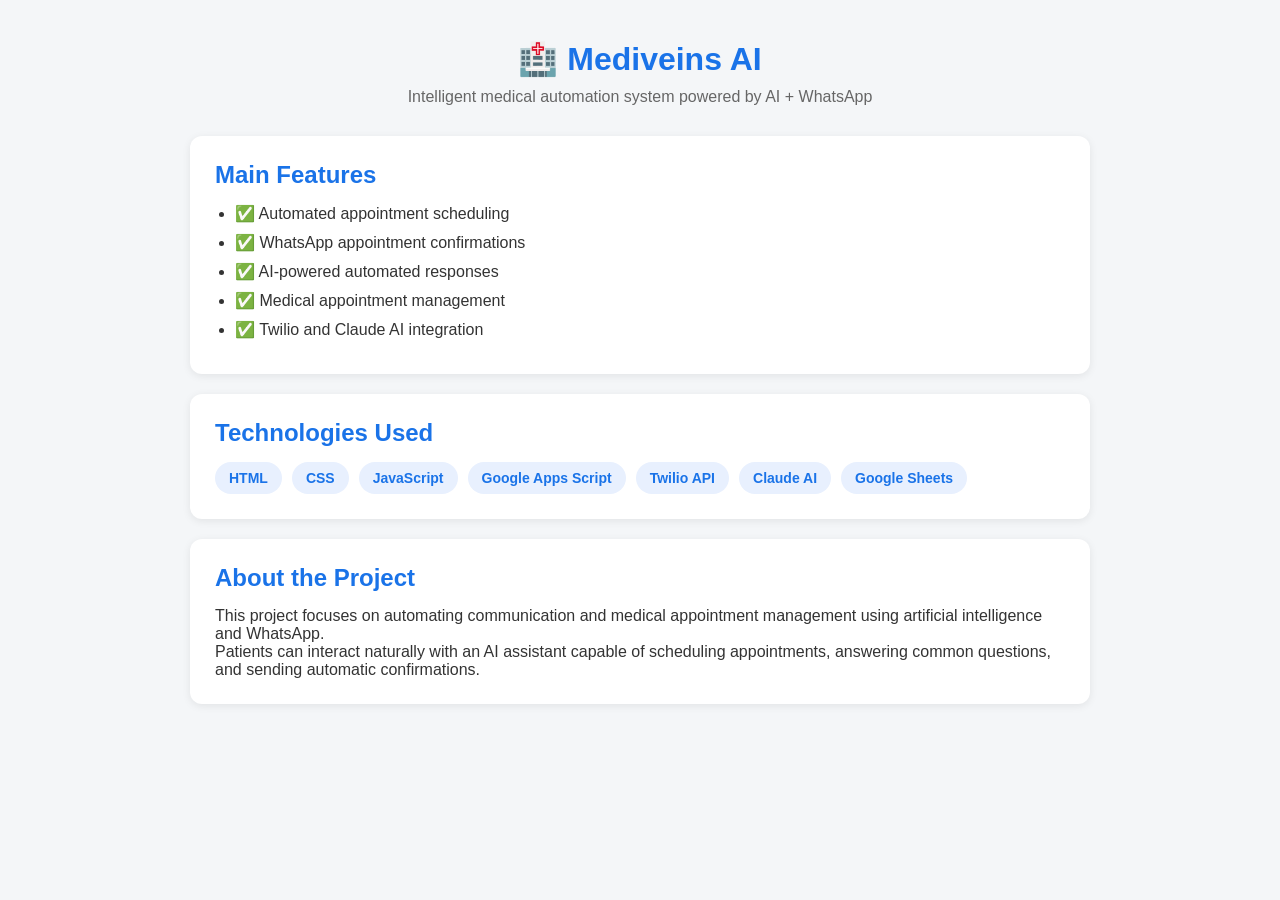
==== index.html @ 5af47f3f "Initial portfolio commit" ====
<!DOCTYPE html>
<html lang="en">
<head>
  <meta charset="UTF-8" />
  <meta name="viewport" content="width=device-width, initial-scale=1.0"/>
  <title>Mediveins AI</title>

  <link rel="stylesheet" href="style.css">
</head>

<body>

  <div class="container">
    <h1>🏥 Mediveins AI</h1>

    <p class="subtitle">
      Intelligent medical automation system powered by AI + WhatsApp
    </p>

    <div class="card">
      <h2>Main Features</h2>

      <ul>
        <li>✅ Automated appointment scheduling</li>
        <li>✅ WhatsApp appointment confirmations</li>
        <li>✅ AI-powered automated responses</li>
        <li>✅ Medical appointment management</li>
        <li>✅ Twilio and Claude AI integration</li>
      </ul>
    </div>

    <div class="card">
      <h2>Technologies Used</h2>

      <div class="tech-grid">
        <span>HTML</span>
        <span>CSS</span>
        <span>JavaScript</span>
        <span>Google Apps Script</span>
        <span>Twilio API</span>
        <span>Claude AI</span>
        <span>Google Sheets</span>
      </div>
    </div>

    <div class="card">
      <h2>About the Project</h2>

      <p>
        This project focuses on automating communication and medical
        appointment management using artificial intelligence and WhatsApp.
      </p>

      <p>
        Patients can interact naturally with an AI assistant capable of
        scheduling appointments, answering common questions, and sending
        automatic confirmations.
      </p>
    </div>
  </div>

  <script src="script.js"></script>
</body>
</html>
---- style.css ----
*{
  margin:0;
  padding:0;
  box-sizing:border-box;
}

body{
  font-family:Arial, sans-serif;
  background:#f4f6f8;
  color:#333;
}

.container{
  width:90%;
  max-width:900px;
  margin:40px auto;
}

h1{
  text-align:center;
  color:#1a73e8;
  margin-bottom:10px;
}

.subtitle{
  text-align:center;
  margin-bottom:30px;
  color:#666;
}

.card{
  background:white;
  padding:25px;
  border-radius:12px;
  margin-bottom:20px;
  box-shadow:0 2px 8px rgba(0,0,0,0.08);
}

.card h2{
  margin-bottom:15px;
  color:#1a73e8;
}

ul{
  padding-left:20px;
}

li{
  margin-bottom:10px;
}

.tech-grid{
  display:flex;
  flex-wrap:wrap;
  gap:10px;
}

.tech-grid span{
  background:#e8f0fe;
  color:#1a73e8;
  padding:8px 14px;
  border-radius:20px;
  font-size:14px;
  font-weight:bold;
}
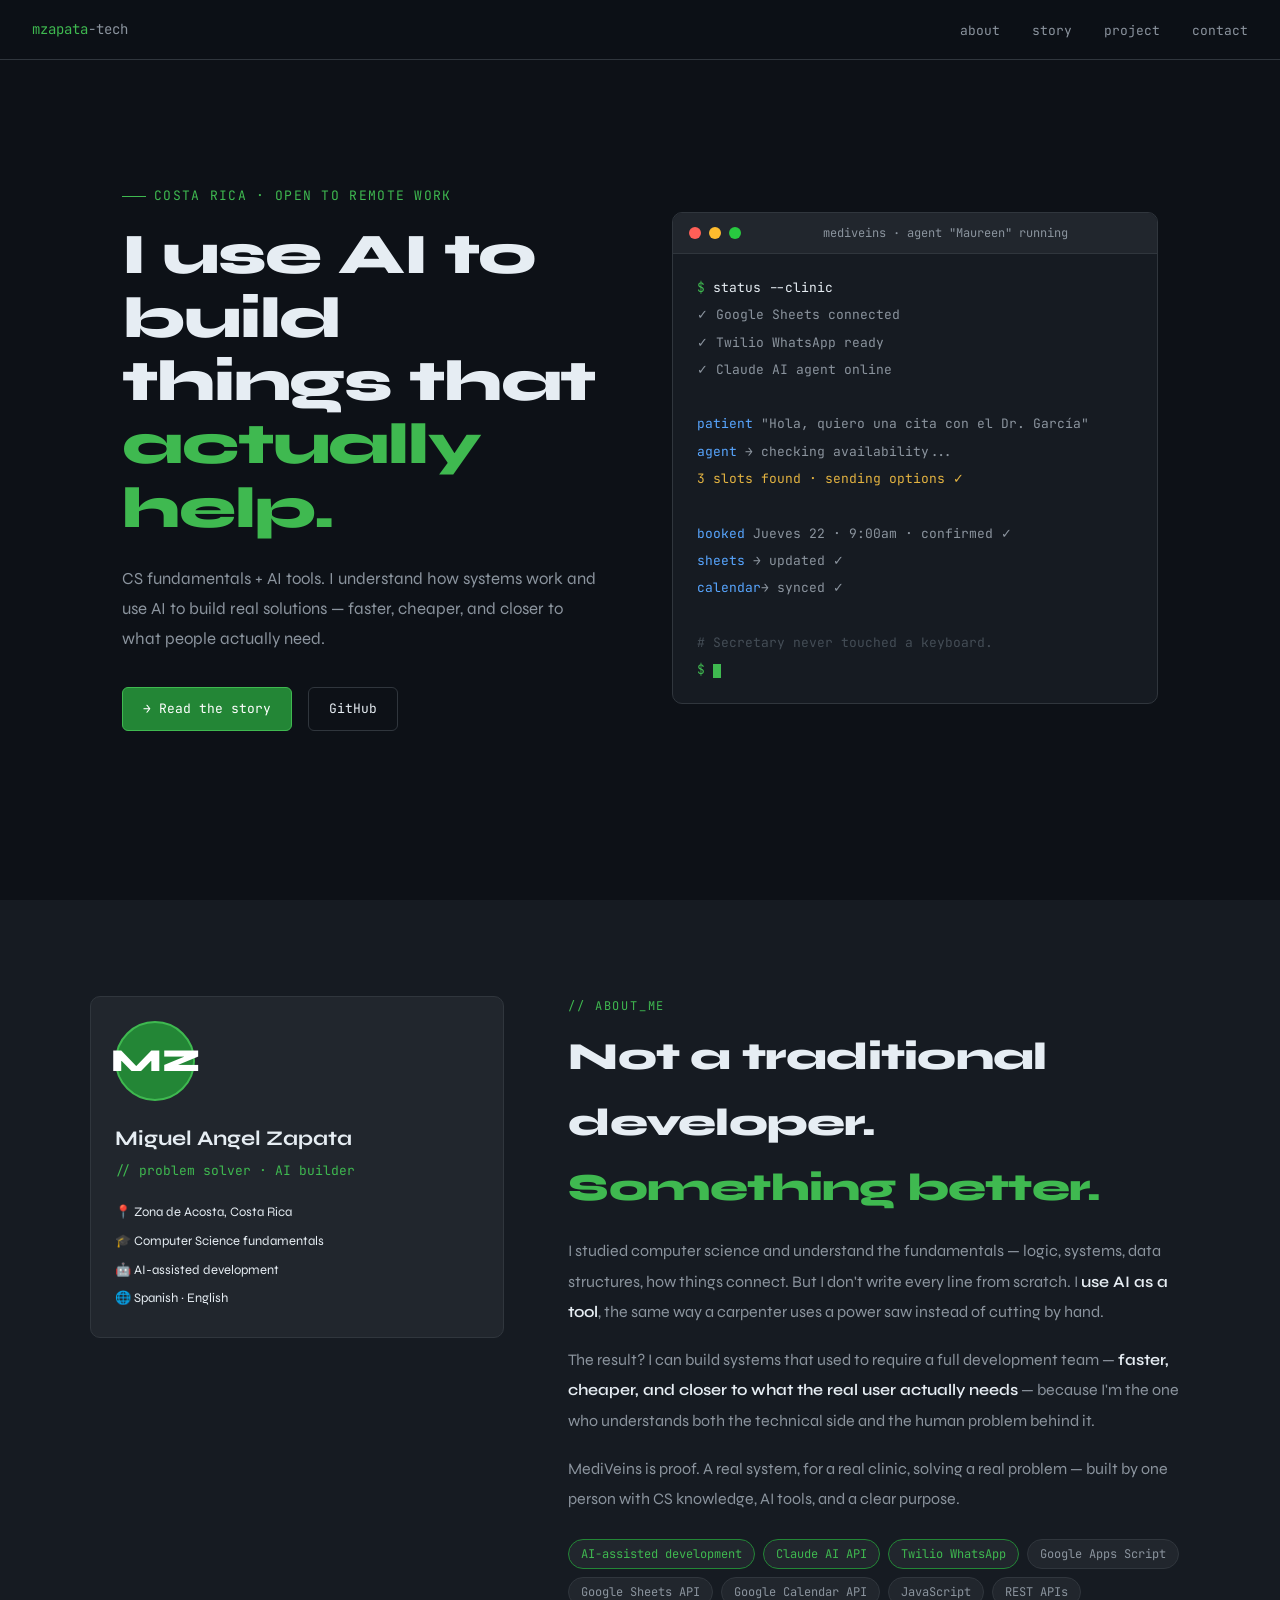
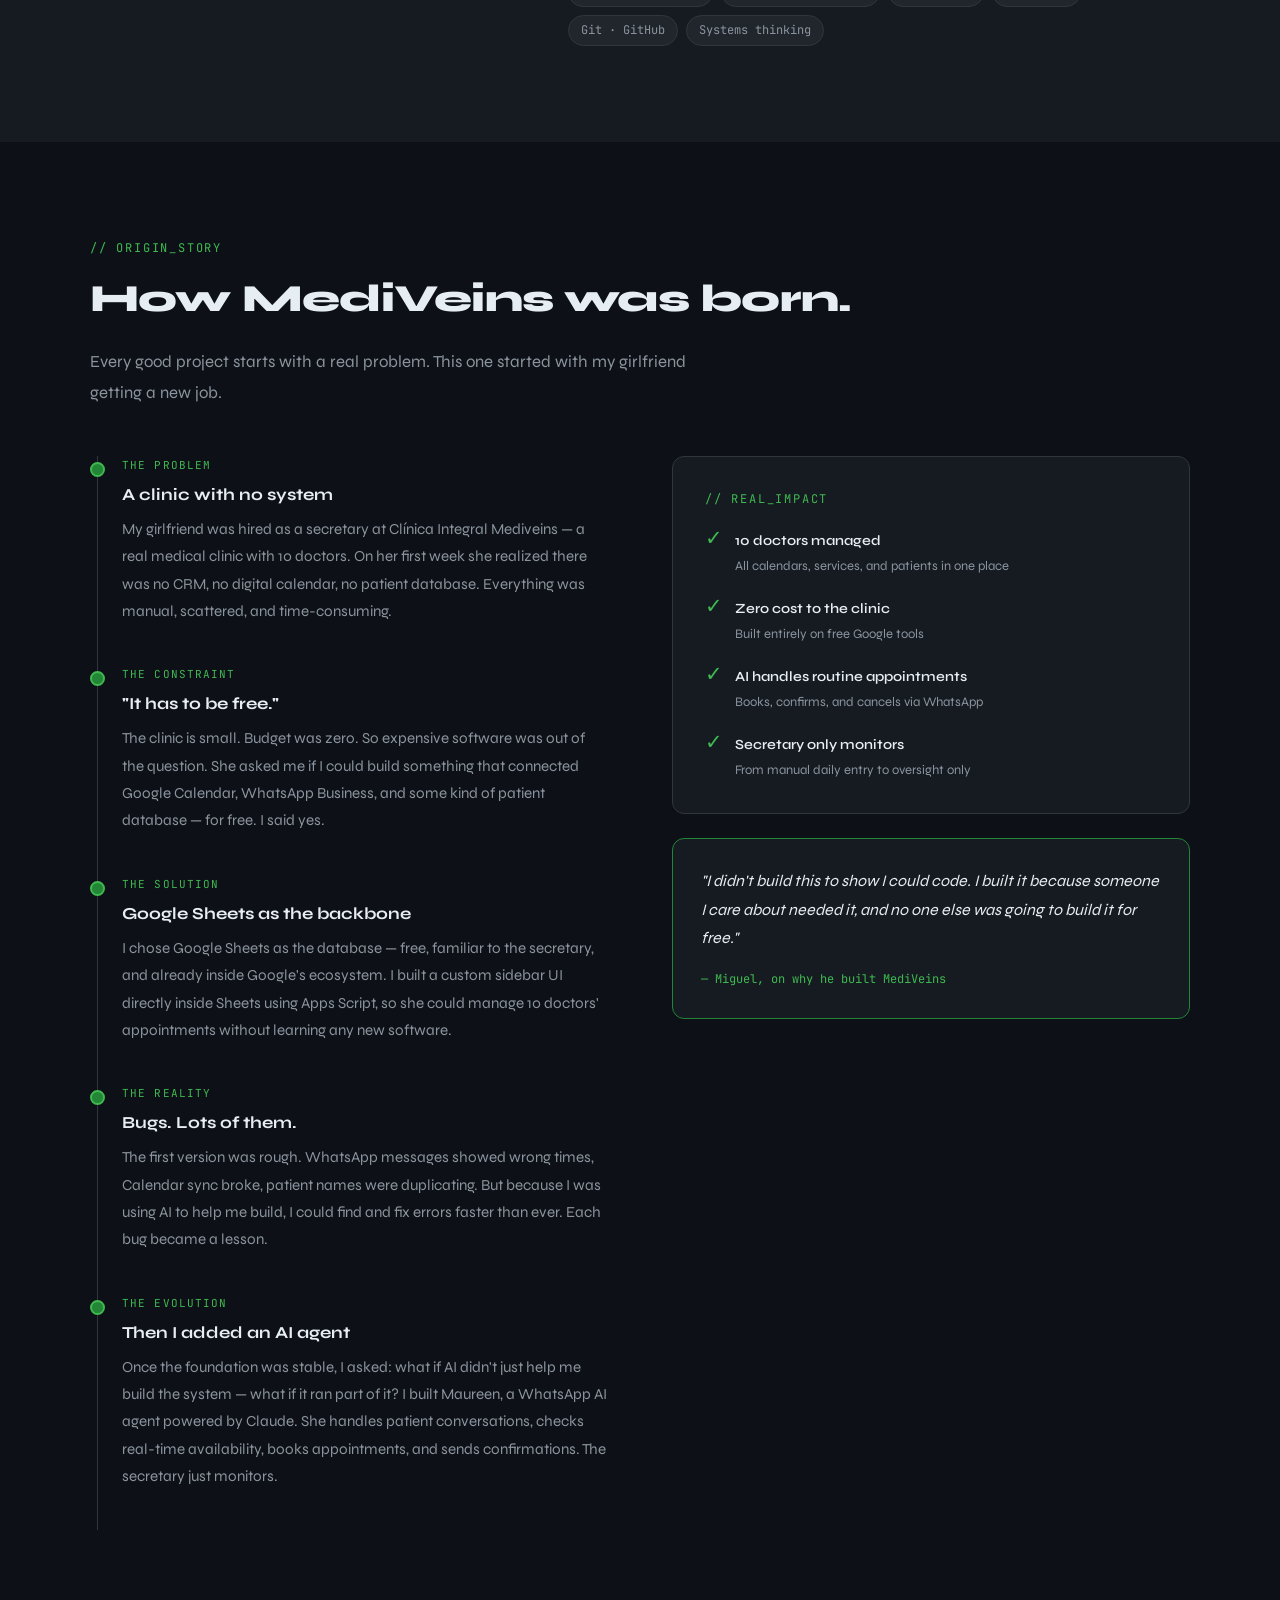
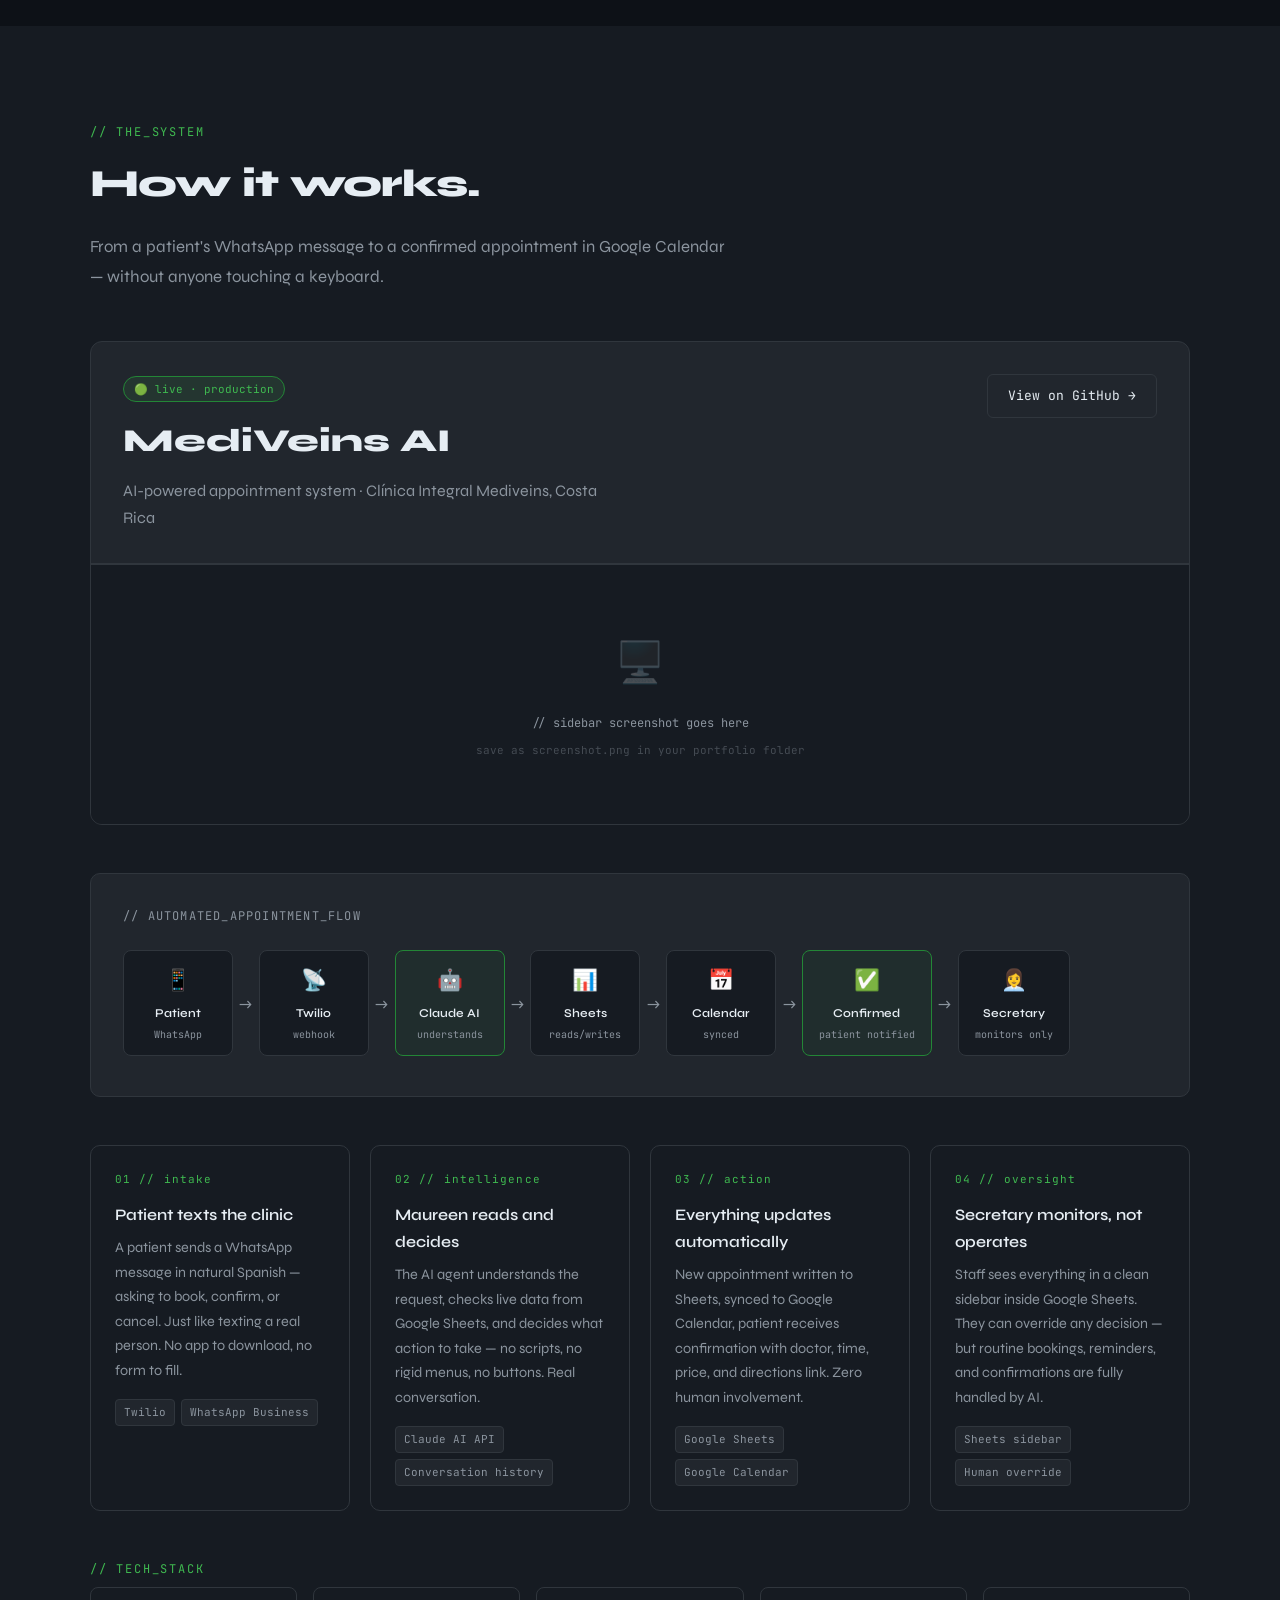
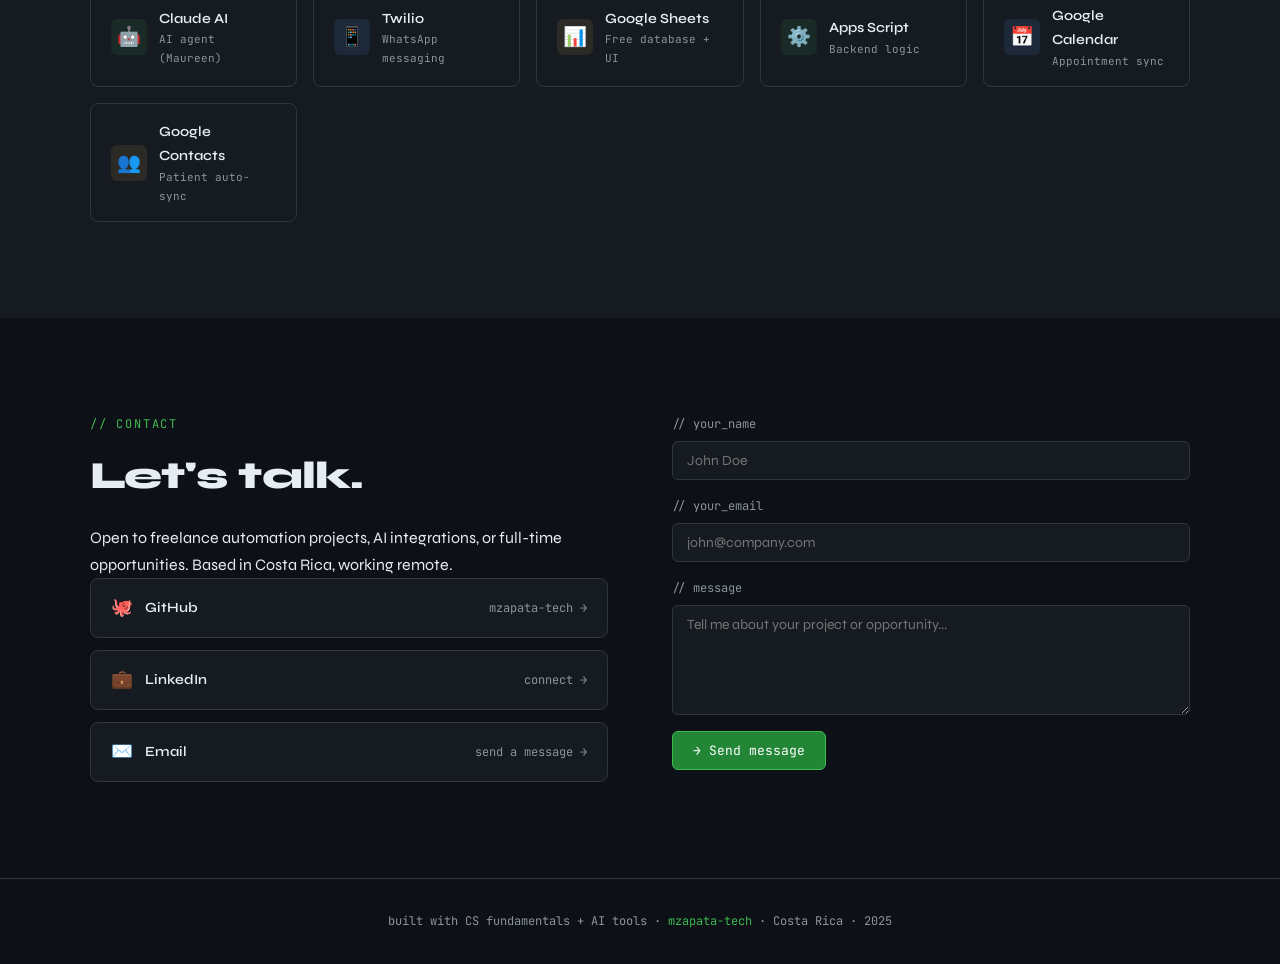
==== commit 1bd55b3e: "New portfolio desing - MediVeins story" ====
--- a/index.html
+++ b/index.html
@@ -1,64 +1,462 @@
 <!DOCTYPE html>
 <html lang="en">
 <head>
-  <meta charset="UTF-8" />
-  <meta name="viewport" content="width=device-width, initial-scale=1.0"/>
-  <title>Mediveins AI</title>
-
-  <link rel="stylesheet" href="style.css">
+<meta charset="UTF-8">
+<meta name="viewport" content="width=device-width, initial-scale=1.0">
+<title>Miguel Zapata · Problem Solver</title>
+<link href="https://fonts.googleapis.com/css2?family=JetBrains+Mono:wght@400;500;700&family=Syne:wght@400;600;800&display=swap" rel="stylesheet">
+<style>
+  *, *::before, *::after { margin: 0; padding: 0; box-sizing: border-box; }
+  :root {
+    --bg:#0d1117; --bg2:#161b22; --bg3:#21262d; --border:#30363d;
+    --green:#3fb950; --green-dim:#238636; --blue:#58a6ff; --amber:#e3b341;
+    --text:#e6edf3; --muted:#8b949e;
+    --mono:'JetBrains Mono',monospace; --sans:'Syne',sans-serif;
+  }
+  html { scroll-behavior: smooth; }
+  body { background:var(--bg); color:var(--text); font-family:var(--sans); line-height:1.7; overflow-x:hidden; }
+
+  nav { position:fixed; top:0; left:0; right:0; z-index:100; background:rgba(13,17,23,0.88); backdrop-filter:blur(12px); border-bottom:1px solid var(--border); padding:0 2rem; display:flex; align-items:center; justify-content:space-between; height:60px; }
+  .nav-logo { font-family:var(--mono); font-size:14px; color:var(--green); }
+  .nav-logo span { color:var(--muted); }
+  .nav-links { display:flex; gap:2rem; list-style:none; }
+  .nav-links a { font-family:var(--mono); font-size:13px; color:var(--muted); text-decoration:none; transition:color 0.2s; }
+  .nav-links a:hover { color:var(--green); }
+
+  #hero { min-height:100vh; display:flex; align-items:center; padding:80px 2rem 4rem; max-width:1100px; margin:0 auto; }
+  .hero-grid { display:grid; grid-template-columns:1fr 1fr; gap:4rem; align-items:center; width:100%; }
+  .hero-tag { font-family:var(--mono); font-size:13px; color:var(--green); letter-spacing:0.1em; text-transform:uppercase; margin-bottom:1rem; display:flex; align-items:center; gap:8px; }
+  .hero-tag::before { content:''; display:inline-block; width:24px; height:1px; background:var(--green); }
+  h1 { font-size:clamp(2.2rem,4.5vw,3.8rem); font-weight:800; line-height:1.1; letter-spacing:-0.02em; margin-bottom:1.5rem; }
+  h1 .accent { color:var(--green); }
+  .hero-desc { font-size:1.05rem; color:var(--muted); margin-bottom:2rem; max-width:480px; line-height:1.8; }
+  .hero-btns { display:flex; gap:1rem; flex-wrap:wrap; }
+  .btn { font-family:var(--mono); font-size:13px; padding:10px 20px; border-radius:6px; text-decoration:none; transition:all 0.2s; display:inline-flex; align-items:center; gap:8px; cursor:pointer; border:none; }
+  .btn-primary { background:var(--green-dim); color:#fff; border:1px solid var(--green); }
+  .btn-primary:hover { background:var(--green); color:var(--bg); }
+  .btn-secondary { background:transparent; color:var(--text); border:1px solid var(--border); }
+  .btn-secondary:hover { border-color:var(--green); color:var(--green); }
+
+  .terminal { background:var(--bg2); border:1px solid var(--border); border-radius:10px; overflow:hidden; font-family:var(--mono); font-size:13px; }
+  .terminal-bar { background:var(--bg3); padding:10px 16px; display:flex; align-items:center; gap:8px; border-bottom:1px solid var(--border); }
+  .dot { width:12px; height:12px; border-radius:50%; }
+  .dot-r{background:#ff5f57;} .dot-y{background:#febc2e;} .dot-g{background:#28c840;}
+  .terminal-title { font-size:12px; color:var(--muted); margin-left:auto; margin-right:auto; }
+  .terminal-body { padding:1.25rem 1.5rem; line-height:2.1; }
+  .t-prompt{color:var(--green);} .t-cmd{color:var(--text);} .t-out{color:var(--muted);}
+  .t-key{color:var(--blue);} .t-val{color:var(--amber);} .t-comment{color:#444d56;}
+  .cursor { display:inline-block; width:8px; height:14px; background:var(--green); vertical-align:middle; animation:blink 1s step-end infinite; }
+  @keyframes blink { 50%{opacity:0;} }
+
+  section { padding:6rem 2rem; }
+  .container { max-width:1100px; margin:0 auto; }
+  .section-label { font-family:var(--mono); font-size:12px; color:var(--green); letter-spacing:0.15em; text-transform:uppercase; margin-bottom:0.5rem; }
+  h2 { font-size:clamp(1.8rem,3vw,2.5rem); font-weight:800; letter-spacing:-0.02em; margin-bottom:1rem; }
+  .section-lead { font-size:1.05rem; color:var(--muted); max-width:640px; margin-bottom:3rem; line-height:1.8; }
+
+  #about { background:var(--bg2); }
+  .about-grid { display:grid; grid-template-columns:1fr 1.5fr; gap:4rem; align-items:start; }
+  .about-card { background:var(--bg3); border:1px solid var(--border); border-radius:10px; padding:1.5rem; }
+  .about-avatar { width:80px; height:80px; border-radius:50%; background:var(--green-dim); border:2px solid var(--green); display:flex; align-items:center; justify-content:center; font-size:2rem; font-weight:800; color:#fff; margin-bottom:1.25rem; }
+  .about-name { font-size:1.3rem; font-weight:700; margin-bottom:0.25rem; }
+  .about-role { font-family:var(--mono); font-size:13px; color:var(--green); margin-bottom:1rem; }
+  .about-meta { font-size:13px; color:var(--muted); line-height:2.2; }
+  .about-meta span { color:var(--text); }
+  .about-text { font-size:1rem; color:var(--muted); line-height:1.9; }
+  .about-text p { margin-bottom:1.1rem; }
+  .about-text strong { color:var(--text); font-weight:600; }
+  .skills-grid { display:flex; flex-wrap:wrap; gap:8px; margin-top:1.5rem; }
+  .skill-tag { font-family:var(--mono); font-size:12px; padding:4px 12px; background:var(--bg3); border:1px solid var(--border); border-radius:20px; color:var(--muted); }
+  .skill-tag.green { border-color:var(--green-dim); color:var(--green); }
+
+  #story { background:var(--bg); }
+  .story-layout { display:grid; grid-template-columns:1fr 1fr; gap:4rem; align-items:start; }
+  .story-timeline { position:relative; padding-left:2rem; }
+  .story-timeline::before { content:''; position:absolute; left:7px; top:0; bottom:0; width:1px; background:var(--border); }
+  .story-entry { position:relative; margin-bottom:2.5rem; }
+  .story-dot { position:absolute; left:-2rem; top:6px; width:15px; height:15px; border-radius:50%; background:var(--bg3); border:2px solid var(--border); }
+  .story-dot.active { background:var(--green-dim); border-color:var(--green); }
+  .story-entry-label { font-family:var(--mono); font-size:11px; color:var(--green); letter-spacing:0.1em; text-transform:uppercase; margin-bottom:0.4rem; }
+  .story-entry h3 { font-size:1.05rem; font-weight:700; margin-bottom:0.4rem; }
+  .story-entry p { font-size:0.95rem; color:var(--muted); line-height:1.8; }
+  .story-sticky { position:sticky; top:80px; display:flex; flex-direction:column; gap:1.5rem; }
+  .impact-card { background:var(--bg2); border:1px solid var(--border); border-radius:12px; padding:2rem; }
+  .impact-item { display:flex; align-items:flex-start; gap:12px; margin-bottom:1.25rem; }
+  .impact-item:last-child { margin-bottom:0; }
+  .impact-check { color:var(--green); font-size:1.3rem; line-height:1; flex-shrink:0; }
+  .impact-title { font-size:14px; font-weight:600; margin-bottom:2px; }
+  .impact-sub { font-size:13px; color:var(--muted); }
+  .quote-card { background:var(--bg2); border:1px solid var(--green-dim); border-radius:12px; padding:1.75rem; }
+  .quote-text { font-size:1rem; line-height:1.8; color:var(--text); font-style:italic; margin-bottom:1rem; }
+  .quote-attr { font-family:var(--mono); font-size:12px; color:var(--green); }
+
+  #project { background:var(--bg2); }
+  .project-box { background:var(--bg3); border:1px solid var(--border); border-radius:12px; overflow:hidden; margin-bottom:3rem; }
+  .project-header { padding:2rem; border-bottom:1px solid var(--border); display:flex; align-items:flex-start; justify-content:space-between; gap:1rem; flex-wrap:wrap; }
+  .project-badge { font-family:var(--mono); font-size:11px; background:rgba(63,185,80,0.1); border:1px solid var(--green-dim); color:var(--green); padding:3px 10px; border-radius:20px; margin-bottom:0.75rem; display:inline-block; }
+  .project-title { font-size:2rem; font-weight:800; margin-bottom:0.5rem; }
+  .project-sub { color:var(--muted); font-size:1rem; max-width:500px; }
+  .screenshot-area { background:var(--bg2); border-top:1px solid var(--border); padding:2rem; min-height:260px; display:flex; align-items:center; justify-content:center; }
+  .screenshot-placeholder { text-align:center; color:var(--muted); }
+  .screenshot-placeholder .icon { font-size:2.5rem; margin-bottom:1rem; opacity:0.25; }
+  .screenshot-placeholder p { font-family:var(--mono); font-size:12px; }
+
+  .flow { background:var(--bg3); border:1px solid var(--border); border-radius:10px; padding:2rem; margin-bottom:3rem; }
+  .flow-label { font-family:var(--mono); font-size:12px; color:var(--muted); letter-spacing:0.1em; text-transform:uppercase; margin-bottom:1.5rem; }
+  .flow-steps { display:flex; align-items:center; overflow-x:auto; padding-bottom:0.5rem; }
+  .flow-step { flex-shrink:0; background:var(--bg2); border:1px solid var(--border); border-radius:8px; padding:0.75rem 1rem; text-align:center; min-width:110px; }
+  .flow-step .fs-icon { font-size:1.3rem; margin-bottom:0.25rem; }
+  .flow-step .fs-label { font-size:12px; font-weight:600; margin-bottom:0.2rem; }
+  .flow-step .fs-sub { font-family:var(--mono); font-size:10px; color:var(--muted); }
+  .flow-step.green-step { border-color:var(--green-dim); background:rgba(35,134,54,0.08); }
+  .flow-arrow { color:var(--muted); font-size:1rem; padding:0 0.4rem; flex-shrink:0; }
+
+  .how-grid { display:grid; grid-template-columns:repeat(auto-fit,minmax(260px,1fr)); gap:1.25rem; margin-bottom:3rem; }
+  .how-card { background:var(--bg2); border:1px solid var(--border); border-radius:10px; padding:1.5rem; transition:border-color 0.2s; }
+  .how-card:hover { border-color:var(--green-dim); }
+  .how-num { font-family:var(--mono); font-size:11px; color:var(--green); letter-spacing:0.1em; margin-bottom:0.75rem; }
+  .how-card h3 { font-size:1rem; font-weight:600; margin-bottom:0.5rem; }
+  .how-card p { font-size:0.9rem; color:var(--muted); line-height:1.7; }
+  .tag-row { display:flex; flex-wrap:wrap; gap:6px; margin-top:1rem; }
+  .tag { font-family:var(--mono); font-size:11px; padding:3px 8px; border-radius:4px; background:var(--bg3); border:1px solid var(--border); color:var(--muted); }
+
+  .stack-grid { display:grid; grid-template-columns:repeat(auto-fit,minmax(200px,1fr)); gap:1rem; }
+  .stack-item { background:var(--bg2); border:1px solid var(--border); border-radius:8px; padding:1rem 1.25rem; display:flex; align-items:center; gap:12px; transition:border-color 0.2s; }
+  .stack-item:hover { border-color:var(--green-dim); }
+  .stack-icon { width:36px; height:36px; border-radius:6px; display:flex; align-items:center; justify-content:center; font-size:1.2rem; flex-shrink:0; }
+  .si-name { font-size:14px; font-weight:600; }
+  .si-role { font-family:var(--mono); font-size:11px; color:var(--muted); }
+
+  #contact { background:var(--bg); }
+  .contact-grid { display:grid; grid-template-columns:1fr 1fr; gap:4rem; align-items:start; }
+  .contact-text p { color:var(--muted); font-size:1rem; line-height:1.9; margin-bottom:1.5rem; }
+  .contact-links { display:flex; flex-direction:column; gap:0.75rem; }
+  .contact-link { display:flex; align-items:center; gap:12px; background:var(--bg2); border:1px solid var(--border); border-radius:8px; padding:0.875rem 1.25rem; text-decoration:none; color:var(--text); transition:all 0.2s; }
+  .contact-link:hover { border-color:var(--green); color:var(--green); }
+  .cl-icon { font-size:1.1rem; }
+  .cl-label { font-size:14px; font-weight:600; }
+  .cl-sub { font-family:var(--mono); font-size:12px; color:var(--muted); margin-left:auto; }
+  .contact-form { display:flex; flex-direction:column; gap:1rem; }
+  .form-group { display:flex; flex-direction:column; gap:0.4rem; }
+  .form-group label { font-family:var(--mono); font-size:12px; color:var(--muted); }
+  .form-group input, .form-group textarea { background:var(--bg2); border:1px solid var(--border); border-radius:6px; padding:10px 14px; color:var(--text); font-family:var(--sans); font-size:14px; outline:none; transition:border-color 0.2s; }
+  .form-group input:focus, .form-group textarea:focus { border-color:var(--green); }
+  .form-group textarea { resize:vertical; min-height:110px; }
+
+  footer { border-top:1px solid var(--border); padding:2rem; text-align:center; font-family:var(--mono); font-size:12px; color:var(--muted); }
+  footer a { color:var(--green); text-decoration:none; }
+
+  .fade-up { opacity:0; transform:translateY(24px); transition:opacity 0.6s ease,transform 0.6s ease; }
+  .fade-up.visible { opacity:1; transform:none; }
+
+  @media(max-width:768px) {
+    .hero-grid,.about-grid,.story-layout,.contact-grid { grid-template-columns:1fr; }
+    .hero-terminal,.story-sticky { display:none; }
+    nav { padding:0 1rem; }
+    .nav-links { gap:1rem; }
+    section { padding:4rem 1.25rem; }
+  }
+</style>
 </head>
-
 <body>
 
+<nav>
+  <div class="nav-logo">mzapata<span>-tech</span></div>
+  <ul class="nav-links">
+    <li><a href="#about">about</a></li>
+    <li><a href="#story">story</a></li>
+    <li><a href="#project">project</a></li>
+    <li><a href="#contact">contact</a></li>
+  </ul>
+</nav>
+
+<!-- HERO -->
+<div id="hero">
+  <div class="hero-grid">
+    <div class="fade-up">
+      <div class="hero-tag">Costa Rica · Open to remote work</div>
+      <h1>I use AI to build<br>things that <span class="accent">actually help.</span></h1>
+      <p class="hero-desc">CS fundamentals + AI tools. I understand how systems work and use AI to build real solutions — faster, cheaper, and closer to what people actually need.</p>
+      <div class="hero-btns">
+        <a href="#story" class="btn btn-primary">→ Read the story</a>
+        <a href="https://github.com/mzapata-tech" target="_blank" class="btn btn-secondary">GitHub</a>
+      </div>
+    </div>
+    <div class="hero-terminal fade-up" style="transition-delay:0.15s">
+      <div class="terminal">
+        <div class="terminal-bar">
+          <div class="dot dot-r"></div><div class="dot dot-y"></div><div class="dot dot-g"></div>
+          <div class="terminal-title">mediveins · agent "Maureen" running</div>
+        </div>
+        <div class="terminal-body">
+          <div><span class="t-prompt">$</span> <span class="t-cmd">status --clinic</span></div>
+          <div class="t-out">✓ Google Sheets connected</div>
+          <div class="t-out">✓ Twilio WhatsApp ready</div>
+          <div class="t-out">✓ Claude AI agent online</div>
+          <div>&nbsp;</div>
+          <div><span class="t-key">patient </span><span class="t-out">"Hola, quiero una cita con el Dr. García"</span></div>
+          <div><span class="t-key">agent  </span><span class="t-out">→ checking availability...</span></div>
+          <div><span class="t-val">3 slots found · sending options ✓</span></div>
+          <div>&nbsp;</div>
+          <div><span class="t-key">booked </span><span class="t-out">Jueves 22 · 9:00am · confirmed ✓</span></div>
+          <div><span class="t-key">sheets </span><span class="t-out">→ updated ✓</span></div>
+          <div><span class="t-key">calendar</span><span class="t-out">→ synced ✓</span></div>
+          <div>&nbsp;</div>
+          <div><span class="t-comment"># Secretary never touched a keyboard.</span></div>
+          <div><span class="t-prompt">$</span> <span class="cursor"></span></div>
+        </div>
+      </div>
+    </div>
+  </div>
+</div>
+
+<!-- ABOUT -->
+<section id="about">
   <div class="container">
-    <h1>🏥 Mediveins AI</h1>
-
-    <p class="subtitle">
-      Intelligent medical automation system powered by AI + WhatsApp
-    </p>
-
-    <div class="card">
-      <h2>Main Features</h2>
-
-      <ul>
-        <li>✅ Automated appointment scheduling</li>
-        <li>✅ WhatsApp appointment confirmations</li>
-        <li>✅ AI-powered automated responses</li>
-        <li>✅ Medical appointment management</li>
-        <li>✅ Twilio and Claude AI integration</li>
-      </ul>
-    </div>
-
-    <div class="card">
-      <h2>Technologies Used</h2>
-
-      <div class="tech-grid">
-        <span>HTML</span>
-        <span>CSS</span>
-        <span>JavaScript</span>
-        <span>Google Apps Script</span>
-        <span>Twilio API</span>
-        <span>Claude AI</span>
-        <span>Google Sheets</span>
-      </div>
-    </div>
-
-    <div class="card">
-      <h2>About the Project</h2>
-
-      <p>
-        This project focuses on automating communication and medical
-        appointment management using artificial intelligence and WhatsApp.
-      </p>
-
-      <p>
-        Patients can interact naturally with an AI assistant capable of
-        scheduling appointments, answering common questions, and sending
-        automatic confirmations.
-      </p>
+    <div class="about-grid">
+      <div class="fade-up">
+        <div class="about-card">
+          <div class="about-avatar">MZ</div>
+          <div class="about-name">Miguel Angel Zapata</div>
+          <div class="about-role">// problem solver · AI builder</div>
+          <div class="about-meta">
+            📍 <span>Zona de Acosta, Costa Rica</span><br>
+            🎓 <span>Computer Science fundamentals</span><br>
+            🤖 <span>AI-assisted development</span><br>
+            🌐 <span>Spanish · English</span>
+          </div>
+        </div>
+      </div>
+      <div class="fade-up" style="transition-delay:0.15s">
+        <div class="section-label">// about_me</div>
+        <h2>Not a traditional developer.<br><span style="color:var(--green)">Something better.</span></h2>
+        <div class="about-text">
+          <p>I studied computer science and understand the fundamentals — logic, systems, data structures, how things connect. But I don't write every line from scratch. I <strong>use AI as a tool</strong>, the same way a carpenter uses a power saw instead of cutting by hand.</p>
+          <p>The result? I can build systems that used to require a full development team — <strong>faster, cheaper, and closer to what the real user actually needs</strong> — because I'm the one who understands both the technical side and the human problem behind it.</p>
+          <p>MediVeins is proof. A real system, for a real clinic, solving a real problem — built by one person with CS knowledge, AI tools, and a clear purpose.</p>
+        </div>
+        <div class="skills-grid">
+          <span class="skill-tag green">AI-assisted development</span>
+          <span class="skill-tag green">Claude AI API</span>
+          <span class="skill-tag green">Twilio WhatsApp</span>
+          <span class="skill-tag">Google Apps Script</span>
+          <span class="skill-tag">Google Sheets API</span>
+          <span class="skill-tag">Google Calendar API</span>
+          <span class="skill-tag">JavaScript</span>
+          <span class="skill-tag">REST APIs</span>
+          <span class="skill-tag">Git · GitHub</span>
+          <span class="skill-tag">Systems thinking</span>
+        </div>
+      </div>
     </div>
   </div>
-
-  <script src="script.js"></script>
+</section>
+
+<!-- STORY -->
+<section id="story">
+  <div class="container">
+    <div class="section-label fade-up">// origin_story</div>
+    <h2 class="fade-up">How MediVeins was born.</h2>
+    <p class="section-lead fade-up">Every good project starts with a real problem. This one started with my girlfriend getting a new job.</p>
+
+    <div class="story-layout">
+      <div class="story-timeline fade-up">
+        <div class="story-entry">
+          <div class="story-dot active"></div>
+          <div class="story-entry-label">the problem</div>
+          <h3>A clinic with no system</h3>
+          <p>My girlfriend was hired as a secretary at Clínica Integral Mediveins — a real medical clinic with 10 doctors. On her first week she realized there was no CRM, no digital calendar, no patient database. Everything was manual, scattered, and time-consuming.</p>
+        </div>
+        <div class="story-entry">
+          <div class="story-dot active"></div>
+          <div class="story-entry-label">the constraint</div>
+          <h3>"It has to be free."</h3>
+          <p>The clinic is small. Budget was zero. So expensive software was out of the question. She asked me if I could build something that connected Google Calendar, WhatsApp Business, and some kind of patient database — for free. I said yes.</p>
+        </div>
+        <div class="story-entry">
+          <div class="story-dot active"></div>
+          <div class="story-entry-label">the solution</div>
+          <h3>Google Sheets as the backbone</h3>
+          <p>I chose Google Sheets as the database — free, familiar to the secretary, and already inside Google's ecosystem. I built a custom sidebar UI directly inside Sheets using Apps Script, so she could manage 10 doctors' appointments without learning any new software.</p>
+        </div>
+        <div class="story-entry">
+          <div class="story-dot active"></div>
+          <div class="story-entry-label">the reality</div>
+          <h3>Bugs. Lots of them.</h3>
+          <p>The first version was rough. WhatsApp messages showed wrong times, Calendar sync broke, patient names were duplicating. But because I was using AI to help me build, I could find and fix errors faster than ever. Each bug became a lesson.</p>
+        </div>
+        <div class="story-entry">
+          <div class="story-dot active"></div>
+          <div class="story-entry-label">the evolution</div>
+          <h3>Then I added an AI agent</h3>
+          <p>Once the foundation was stable, I asked: what if AI didn't just help me build the system — what if it ran part of it? I built Maureen, a WhatsApp AI agent powered by Claude. She handles patient conversations, checks real-time availability, books appointments, and sends confirmations. The secretary just monitors.</p>
+        </div>
+      </div>
+
+      <div class="story-sticky fade-up" style="transition-delay:0.15s">
+        <div class="impact-card">
+          <div class="section-label" style="margin-bottom:1.25rem;">// real_impact</div>
+          <div class="impact-item">
+            <div class="impact-check">✓</div>
+            <div><div class="impact-title">10 doctors managed</div><div class="impact-sub">All calendars, services, and patients in one place</div></div>
+          </div>
+          <div class="impact-item">
+            <div class="impact-check">✓</div>
+            <div><div class="impact-title">Zero cost to the clinic</div><div class="impact-sub">Built entirely on free Google tools</div></div>
+          </div>
+          <div class="impact-item">
+            <div class="impact-check">✓</div>
+            <div><div class="impact-title">AI handles routine appointments</div><div class="impact-sub">Books, confirms, and cancels via WhatsApp</div></div>
+          </div>
+          <div class="impact-item">
+            <div class="impact-check">✓</div>
+            <div><div class="impact-title">Secretary only monitors</div><div class="impact-sub">From manual daily entry to oversight only</div></div>
+          </div>
+        </div>
+        <div class="quote-card">
+          <div class="quote-text">"I didn't build this to show I could code. I built it because someone I care about needed it, and no one else was going to build it for free."</div>
+          <div class="quote-attr">— Miguel, on why he built MediVeins</div>
+        </div>
+      </div>
+    </div>
+  </div>
+</section>
+
+<!-- PROJECT -->
+<section id="project">
+  <div class="container">
+    <div class="section-label fade-up">// the_system</div>
+    <h2 class="fade-up">How it works.</h2>
+    <p class="section-lead fade-up">From a patient's WhatsApp message to a confirmed appointment in Google Calendar — without anyone touching a keyboard.</p>
+
+    <div class="project-box fade-up">
+      <div class="project-header">
+        <div>
+          <div class="project-badge">🟢 live · production</div>
+          <div class="project-title">MediVeins AI</div>
+          <div class="project-sub">AI-powered appointment system · Clínica Integral Mediveins, Costa Rica</div>
+        </div>
+        <div>
+          <a href="https://github.com/mzapata-tech/mediveins-ai" target="_blank" class="btn btn-secondary">View on GitHub →</a>
+        </div>
+      </div>
+      <div class="screenshot-area">
+        <!--
+          ADD YOUR SCREENSHOT:
+          1. Screenshot your clinic sidebar UI
+          2. Save as "screenshot.png" in your portfolio folder
+          3. Replace this block with:
+          <img src="screenshot.png" style="max-width:100%;border-radius:8px;border:1px solid #30363d;" alt="MediVeins Sidebar">
+        -->
+        <div class="screenshot-placeholder">
+          <div class="icon">🖥️</div>
+          <p>// sidebar screenshot goes here</p>
+          <p style="margin-top:0.5rem;font-size:11px;opacity:0.4">save as screenshot.png in your portfolio folder</p>
+        </div>
+      </div>
+    </div>
+
+    <div class="flow fade-up">
+      <div class="flow-label">// automated_appointment_flow</div>
+      <div class="flow-steps">
+        <div class="flow-step"><div class="fs-icon">📱</div><div class="fs-label">Patient</div><div class="fs-sub">WhatsApp</div></div>
+        <div class="flow-arrow">→</div>
+        <div class="flow-step"><div class="fs-icon">📡</div><div class="fs-label">Twilio</div><div class="fs-sub">webhook</div></div>
+        <div class="flow-arrow">→</div>
+        <div class="flow-step green-step"><div class="fs-icon">🤖</div><div class="fs-label">Claude AI</div><div class="fs-sub">understands</div></div>
+        <div class="flow-arrow">→</div>
+        <div class="flow-step"><div class="fs-icon">📊</div><div class="fs-label">Sheets</div><div class="fs-sub">reads/writes</div></div>
+        <div class="flow-arrow">→</div>
+        <div class="flow-step"><div class="fs-icon">📅</div><div class="fs-label">Calendar</div><div class="fs-sub">synced</div></div>
+        <div class="flow-arrow">→</div>
+        <div class="flow-step green-step"><div class="fs-icon">✅</div><div class="fs-label">Confirmed</div><div class="fs-sub">patient notified</div></div>
+        <div class="flow-arrow">→</div>
+        <div class="flow-step"><div class="fs-icon">👩‍💼</div><div class="fs-label">Secretary</div><div class="fs-sub">monitors only</div></div>
+      </div>
+    </div>
+
+    <div class="how-grid">
+      <div class="how-card fade-up">
+        <div class="how-num">01 // intake</div>
+        <h3>Patient texts the clinic</h3>
+        <p>A patient sends a WhatsApp message in natural Spanish — asking to book, confirm, or cancel. Just like texting a real person. No app to download, no form to fill.</p>
+        <div class="tag-row"><span class="tag">Twilio</span><span class="tag">WhatsApp Business</span></div>
+      </div>
+      <div class="how-card fade-up" style="transition-delay:0.1s">
+        <div class="how-num">02 // intelligence</div>
+        <h3>Maureen reads and decides</h3>
+        <p>The AI agent understands the request, checks live data from Google Sheets, and decides what action to take — no scripts, no rigid menus, no buttons. Real conversation.</p>
+        <div class="tag-row"><span class="tag">Claude AI API</span><span class="tag">Conversation history</span></div>
+      </div>
+      <div class="how-card fade-up" style="transition-delay:0.2s">
+        <div class="how-num">03 // action</div>
+        <h3>Everything updates automatically</h3>
+        <p>New appointment written to Sheets, synced to Google Calendar, patient receives confirmation with doctor, time, price, and directions link. Zero human involvement.</p>
+        <div class="tag-row"><span class="tag">Google Sheets</span><span class="tag">Google Calendar</span></div>
+      </div>
+      <div class="how-card fade-up" style="transition-delay:0.3s">
+        <div class="how-num">04 // oversight</div>
+        <h3>Secretary monitors, not operates</h3>
+        <p>Staff sees everything in a clean sidebar inside Google Sheets. They can override any decision — but routine bookings, reminders, and confirmations are fully handled by AI.</p>
+        <div class="tag-row"><span class="tag">Sheets sidebar</span><span class="tag">Human override</span></div>
+      </div>
+    </div>
+
+    <div class="section-label fade-up">// tech_stack</div>
+    <div class="stack-grid fade-up">
+      <div class="stack-item"><div class="stack-icon" style="background:rgba(63,185,80,0.1)">🤖</div><div><div class="si-name">Claude AI</div><div class="si-role">AI agent (Maureen)</div></div></div>
+      <div class="stack-item"><div class="stack-icon" style="background:rgba(88,166,255,0.1)">📱</div><div><div class="si-name">Twilio</div><div class="si-role">WhatsApp messaging</div></div></div>
+      <div class="stack-item"><div class="stack-icon" style="background:rgba(227,179,65,0.1)">📊</div><div><div class="si-name">Google Sheets</div><div class="si-role">Free database + UI</div></div></div>
+      <div class="stack-item"><div class="stack-icon" style="background:rgba(63,185,80,0.1)">⚙️</div><div><div class="si-name">Apps Script</div><div class="si-role">Backend logic</div></div></div>
+      <div class="stack-item"><div class="stack-icon" style="background:rgba(88,166,255,0.1)">📅</div><div><div class="si-name">Google Calendar</div><div class="si-role">Appointment sync</div></div></div>
+      <div class="stack-item"><div class="stack-icon" style="background:rgba(227,179,65,0.1)">👥</div><div><div class="si-name">Google Contacts</div><div class="si-role">Patient auto-sync</div></div></div>
+    </div>
+  </div>
+</section>
+
+<!-- CONTACT -->
+<section id="contact">
+  <div class="container">
+    <div class="contact-grid">
+      <div class="fade-up">
+        <div class="section-label">// contact</div>
+        <h2>Let's talk.</h2>
+        <p>Open to freelance automation projects, AI integrations, or full-time opportunities. Based in Costa Rica, working remote.</p>
+        <div class="contact-links">
+          <a href="https://github.com/mzapata-tech" target="_blank" class="contact-link">
+            <span class="cl-icon">🐙</span><span class="cl-label">GitHub</span><span class="cl-sub">mzapata-tech →</span>
+          </a>
+          <a href="https://www.linkedin.com/in/YOUR-LINKEDIN-HERE" target="_blank" class="contact-link">
+            <span class="cl-icon">💼</span><span class="cl-label">LinkedIn</span><span class="cl-sub">connect →</span>
+          </a>
+          <a href="mailto:clinicaintegralmediveins@gmail.com" class="contact-link">
+            <span class="cl-icon">✉️</span><span class="cl-label">Email</span><span class="cl-sub">send a message →</span>
+          </a>
+        </div>
+      </div>
+      <div class="fade-up" style="transition-delay:0.15s">
+        <div class="contact-form">
+          <div class="form-group"><label>// your_name</label><input type="text" placeholder="John Doe"></div>
+          <div class="form-group"><label>// your_email</label><input type="email" placeholder="john@company.com"></div>
+          <div class="form-group"><label>// message</label><textarea placeholder="Tell me about your project or opportunity..."></textarea></div>
+          <button class="btn btn-primary" style="align-self:flex-start">→ Send message</button>
+        </div>
+      </div>
+    </div>
+  </div>
+</section>
+
+<footer>
+  built with CS fundamentals + AI tools · <a href="https://github.com/mzapata-tech">mzapata-tech</a> · Costa Rica · 2025
+</footer>
+
+<script>
+  const obs = new IntersectionObserver(entries => {
+    entries.forEach(e => { if(e.isIntersecting){ e.target.classList.add('visible'); obs.unobserve(e.target); }});
+  }, { threshold: 0.1 });
+  document.querySelectorAll('.fade-up').forEach((el,i) => {
+    if(i < 4) el.classList.add('visible'); else obs.observe(el);
+  });
+</script>
 </body>
 </html>
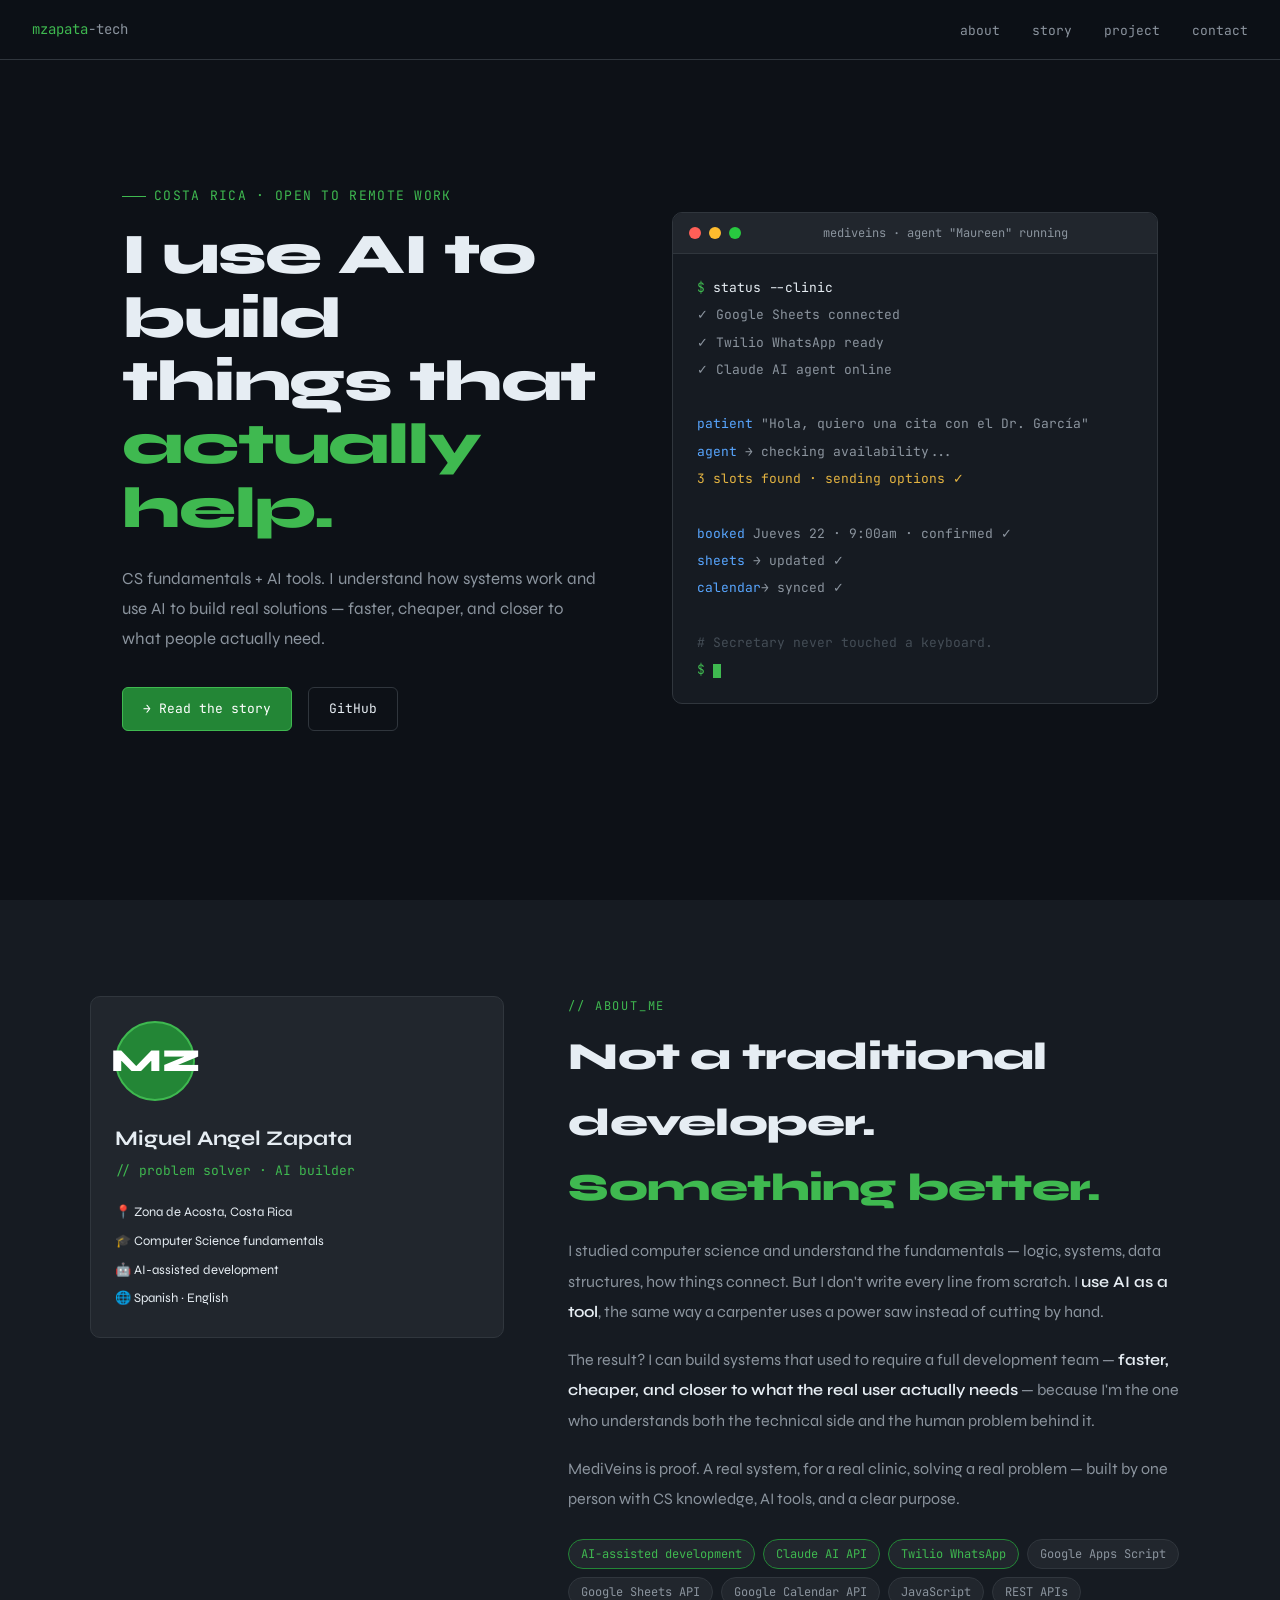
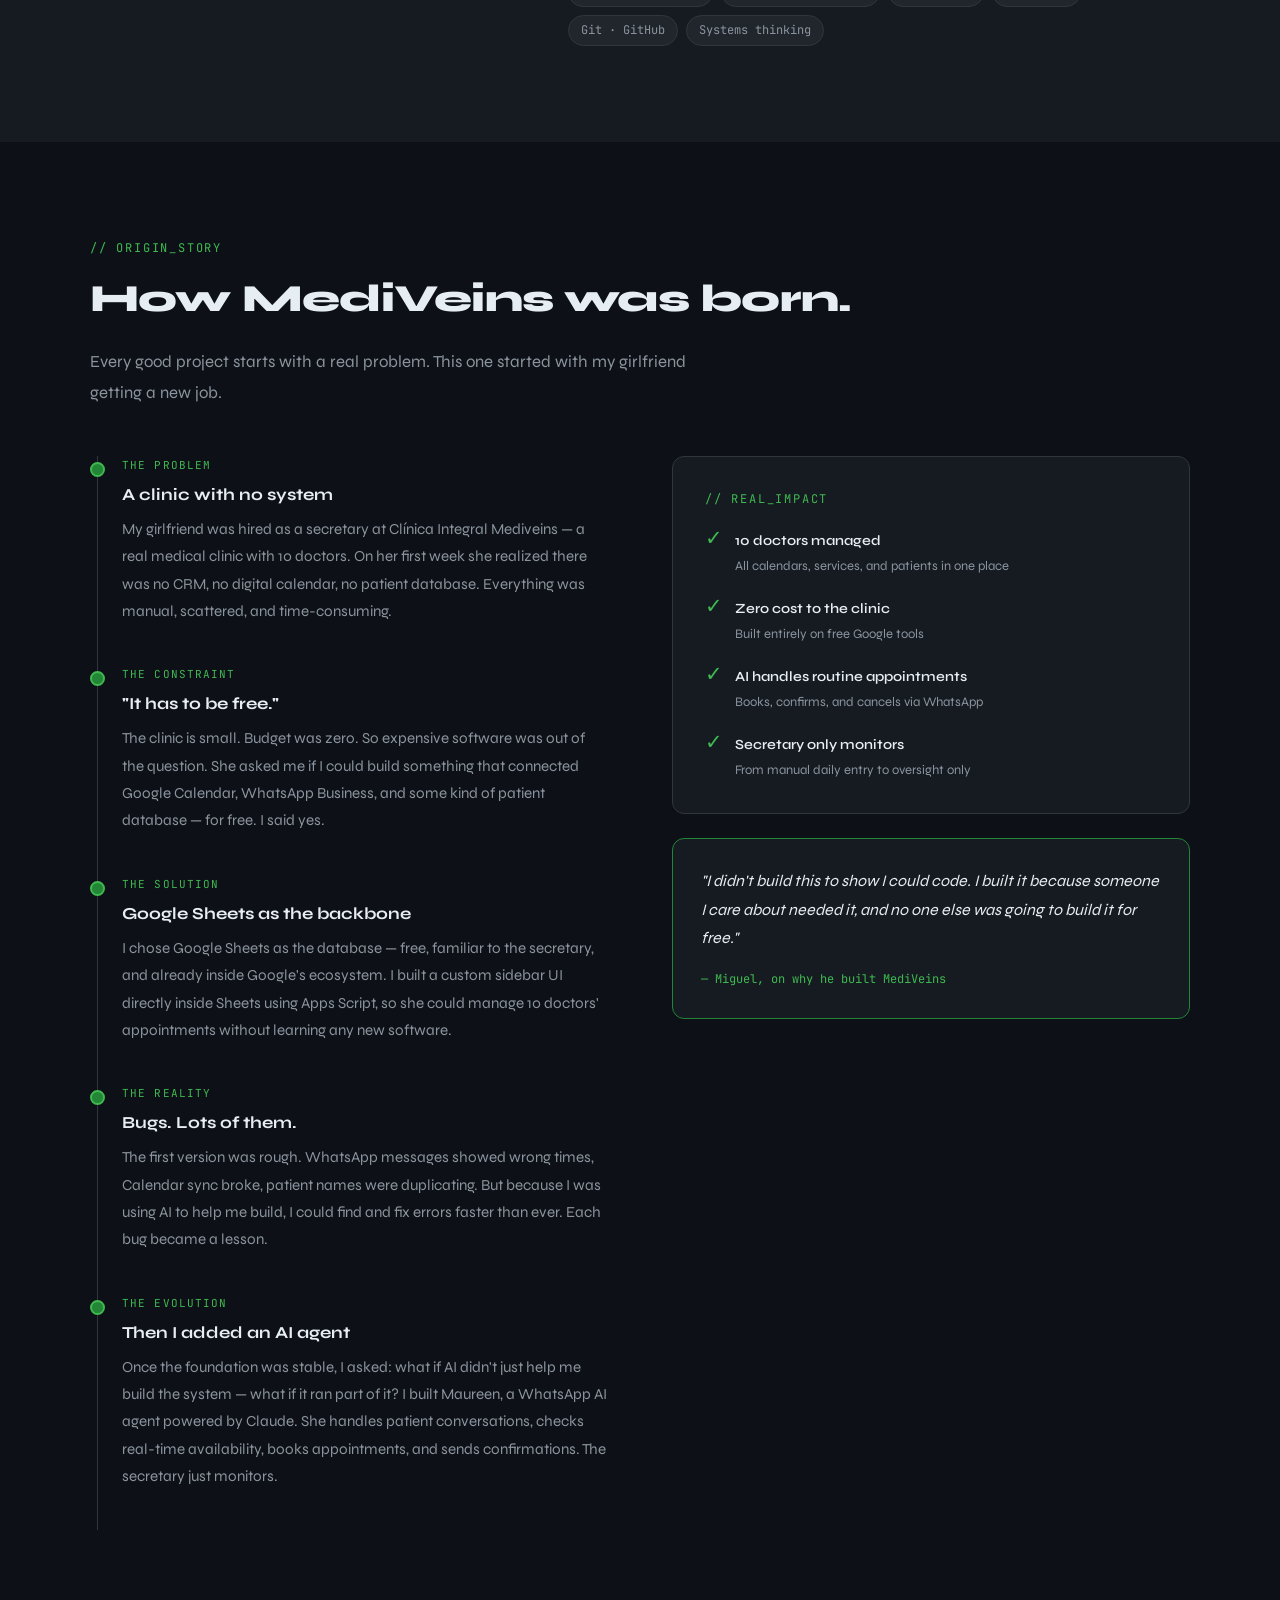
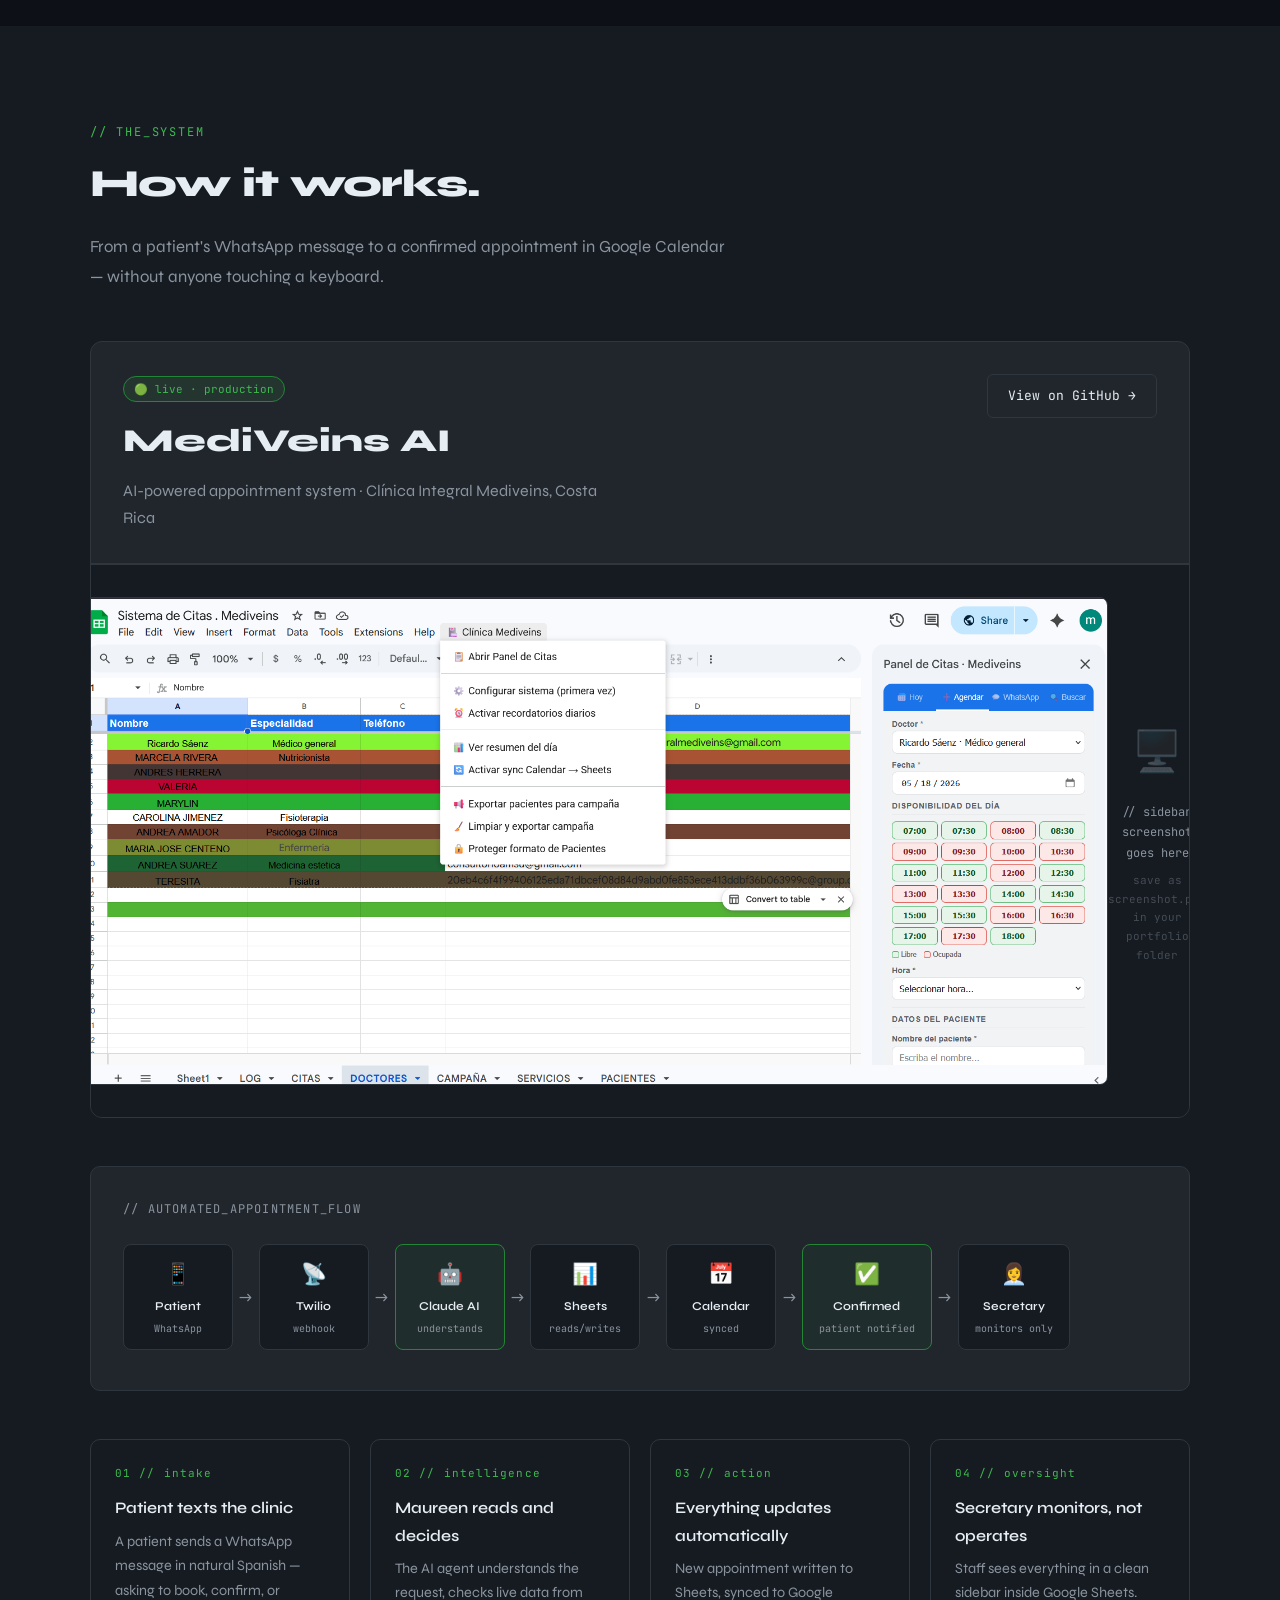
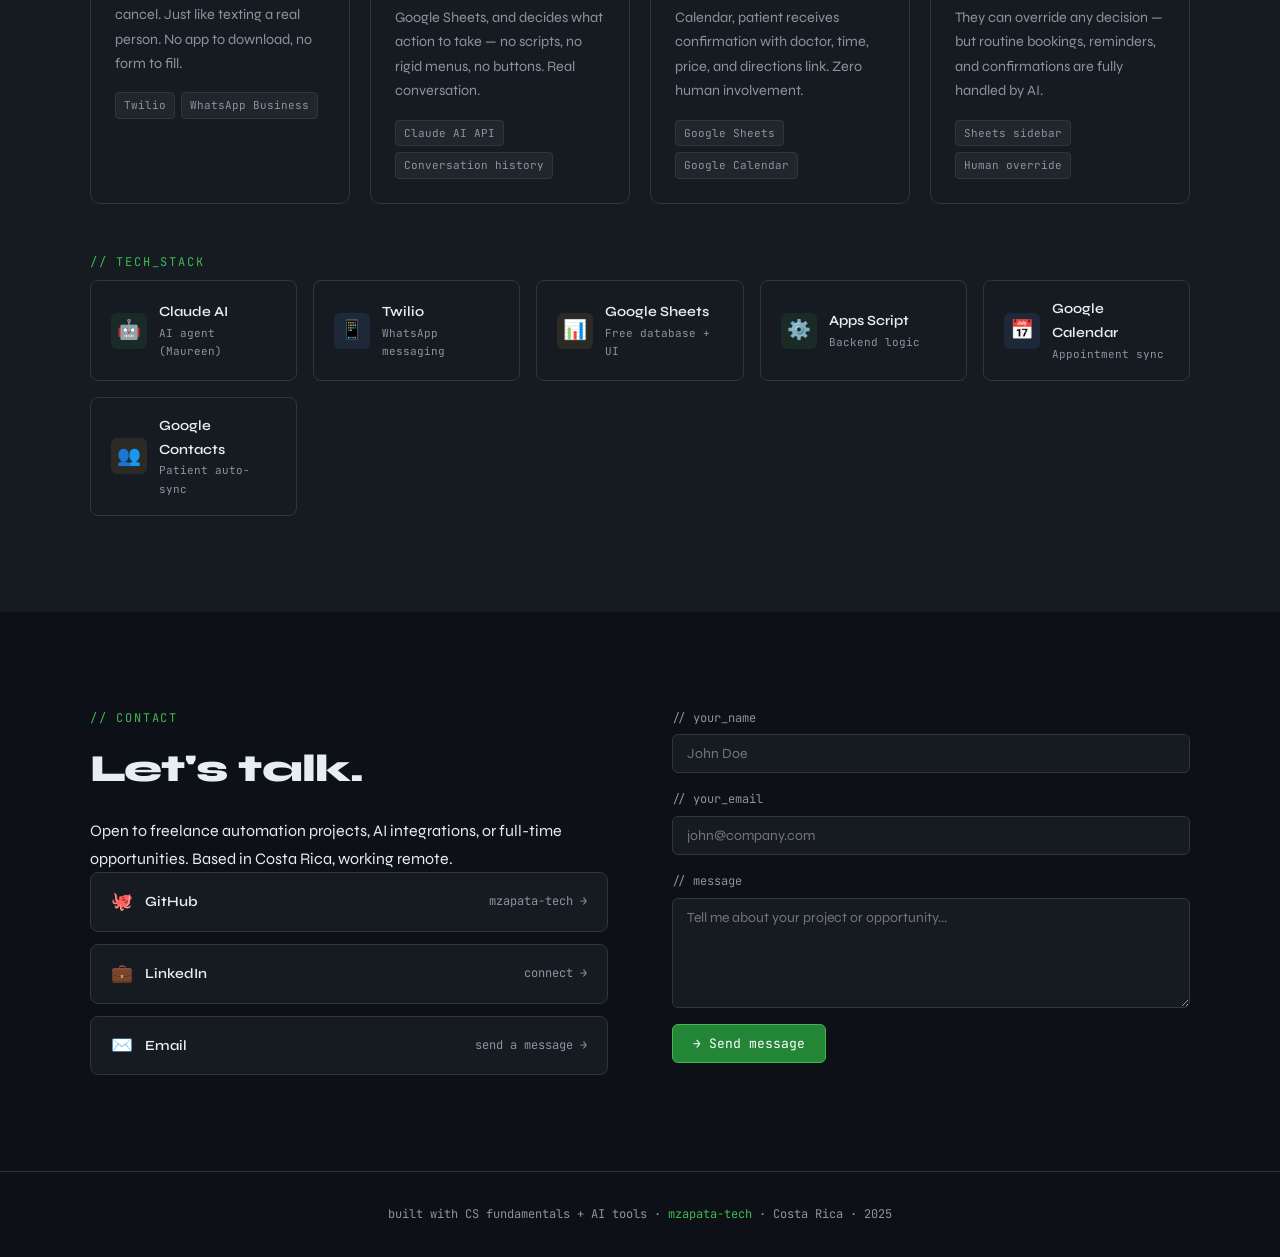
==== commit 2b82617f: "Add screenshot and LinkedIn" ====
--- a/index.html
+++ b/index.html
@@ -341,12 +341,14 @@
         </div>
       </div>
       <div class="screenshot-area">
+        <img src="dashboard.png" style="max-width:100%; border-radius:8px; border:1px solid #30363d;" alt="MediVeins Sidebar">
         <!--
           ADD YOUR SCREENSHOT:
           1. Screenshot your clinic sidebar UI
           2. Save as "screenshot.png" in your portfolio folder
           3. Replace this block with:
           <img src="screenshot.png" style="max-width:100%;border-radius:8px;border:1px solid #30363d;" alt="MediVeins Sidebar">
+          
         -->
         <div class="screenshot-placeholder">
           <div class="icon">🖥️</div>
@@ -426,7 +428,7 @@
           <a href="https://github.com/mzapata-tech" target="_blank" class="contact-link">
             <span class="cl-icon">🐙</span><span class="cl-label">GitHub</span><span class="cl-sub">mzapata-tech →</span>
           </a>
-          <a href="https://www.linkedin.com/in/YOUR-LINKEDIN-HERE" target="_blank" class="contact-link">
+          <a href="https://www.linkedin.com/in/https://www.linkedin.com/in/miguel-angel-zapata-s%C3%A1nchez-700801200/" target="_blank" class="contact-link">
             <span class="cl-icon">💼</span><span class="cl-label">LinkedIn</span><span class="cl-sub">connect →</span>
           </a>
           <a href="mailto:clinicaintegralmediveins@gmail.com" class="contact-link">
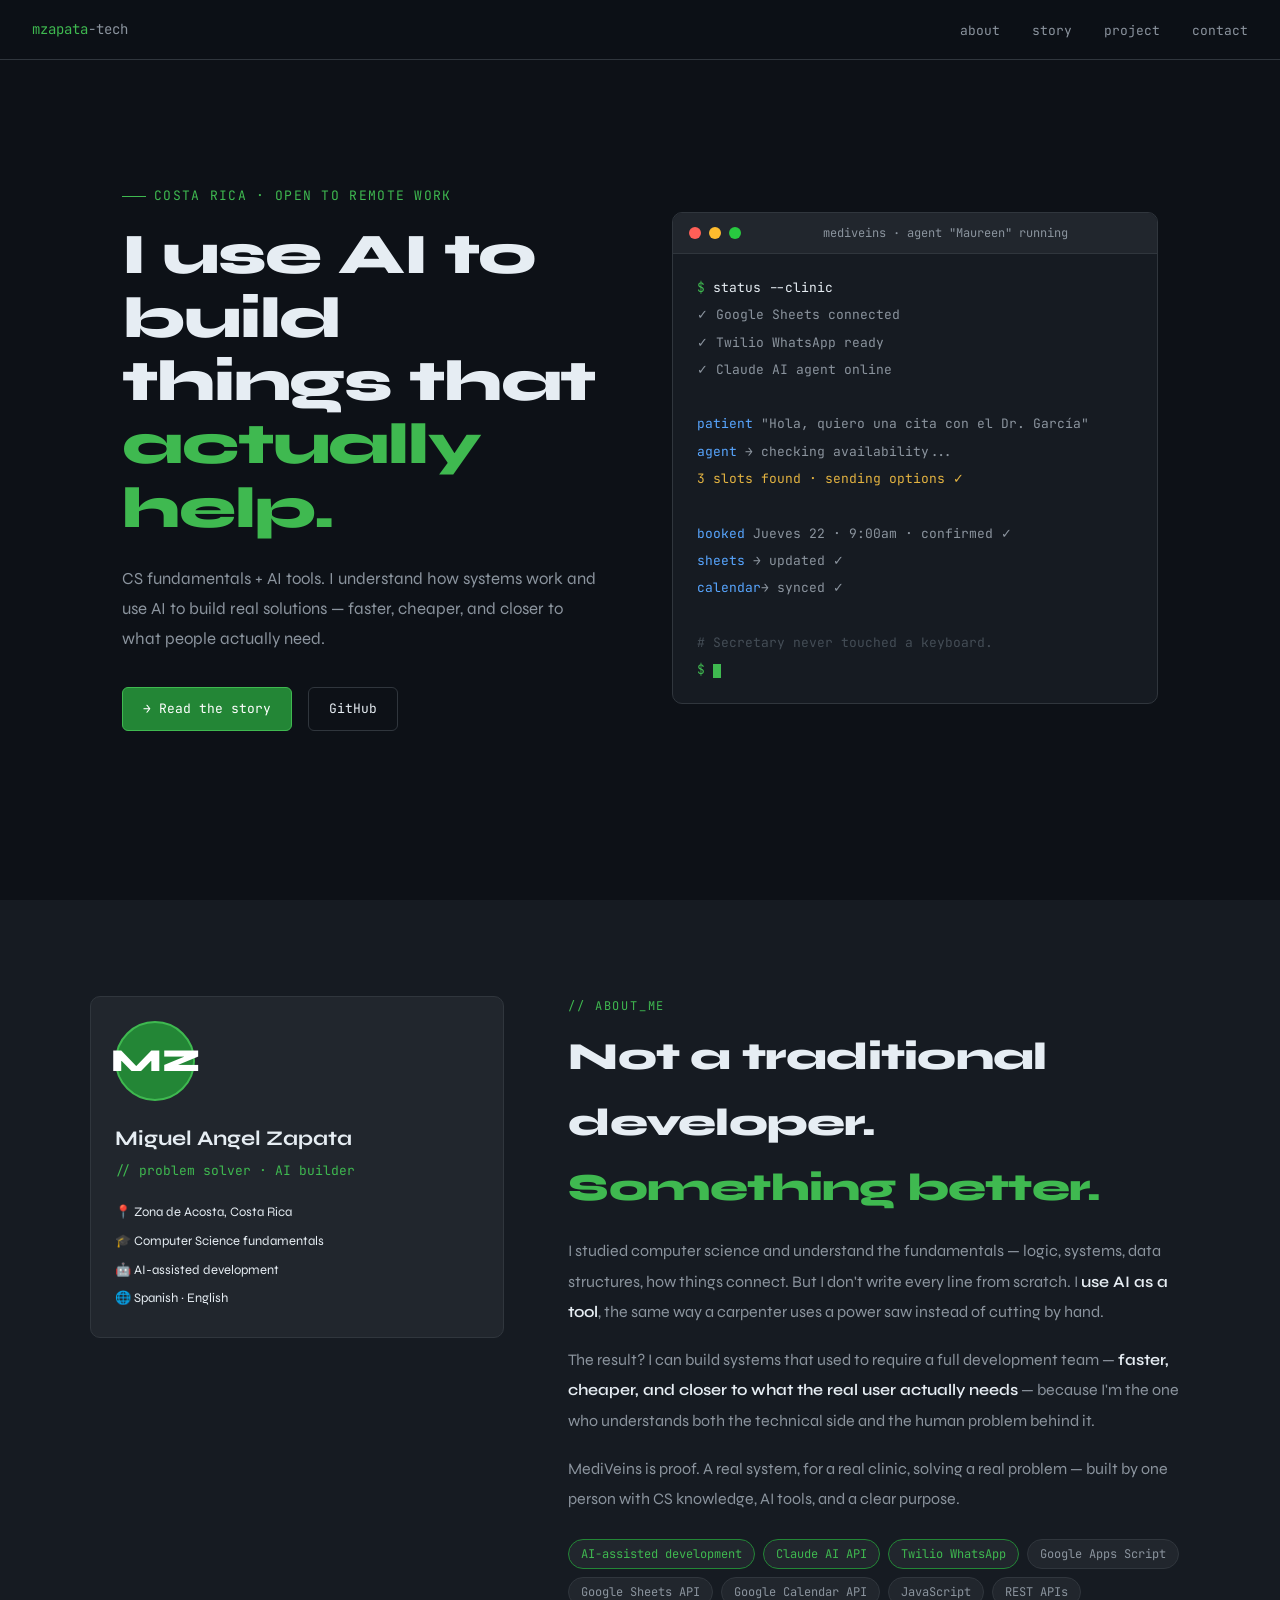
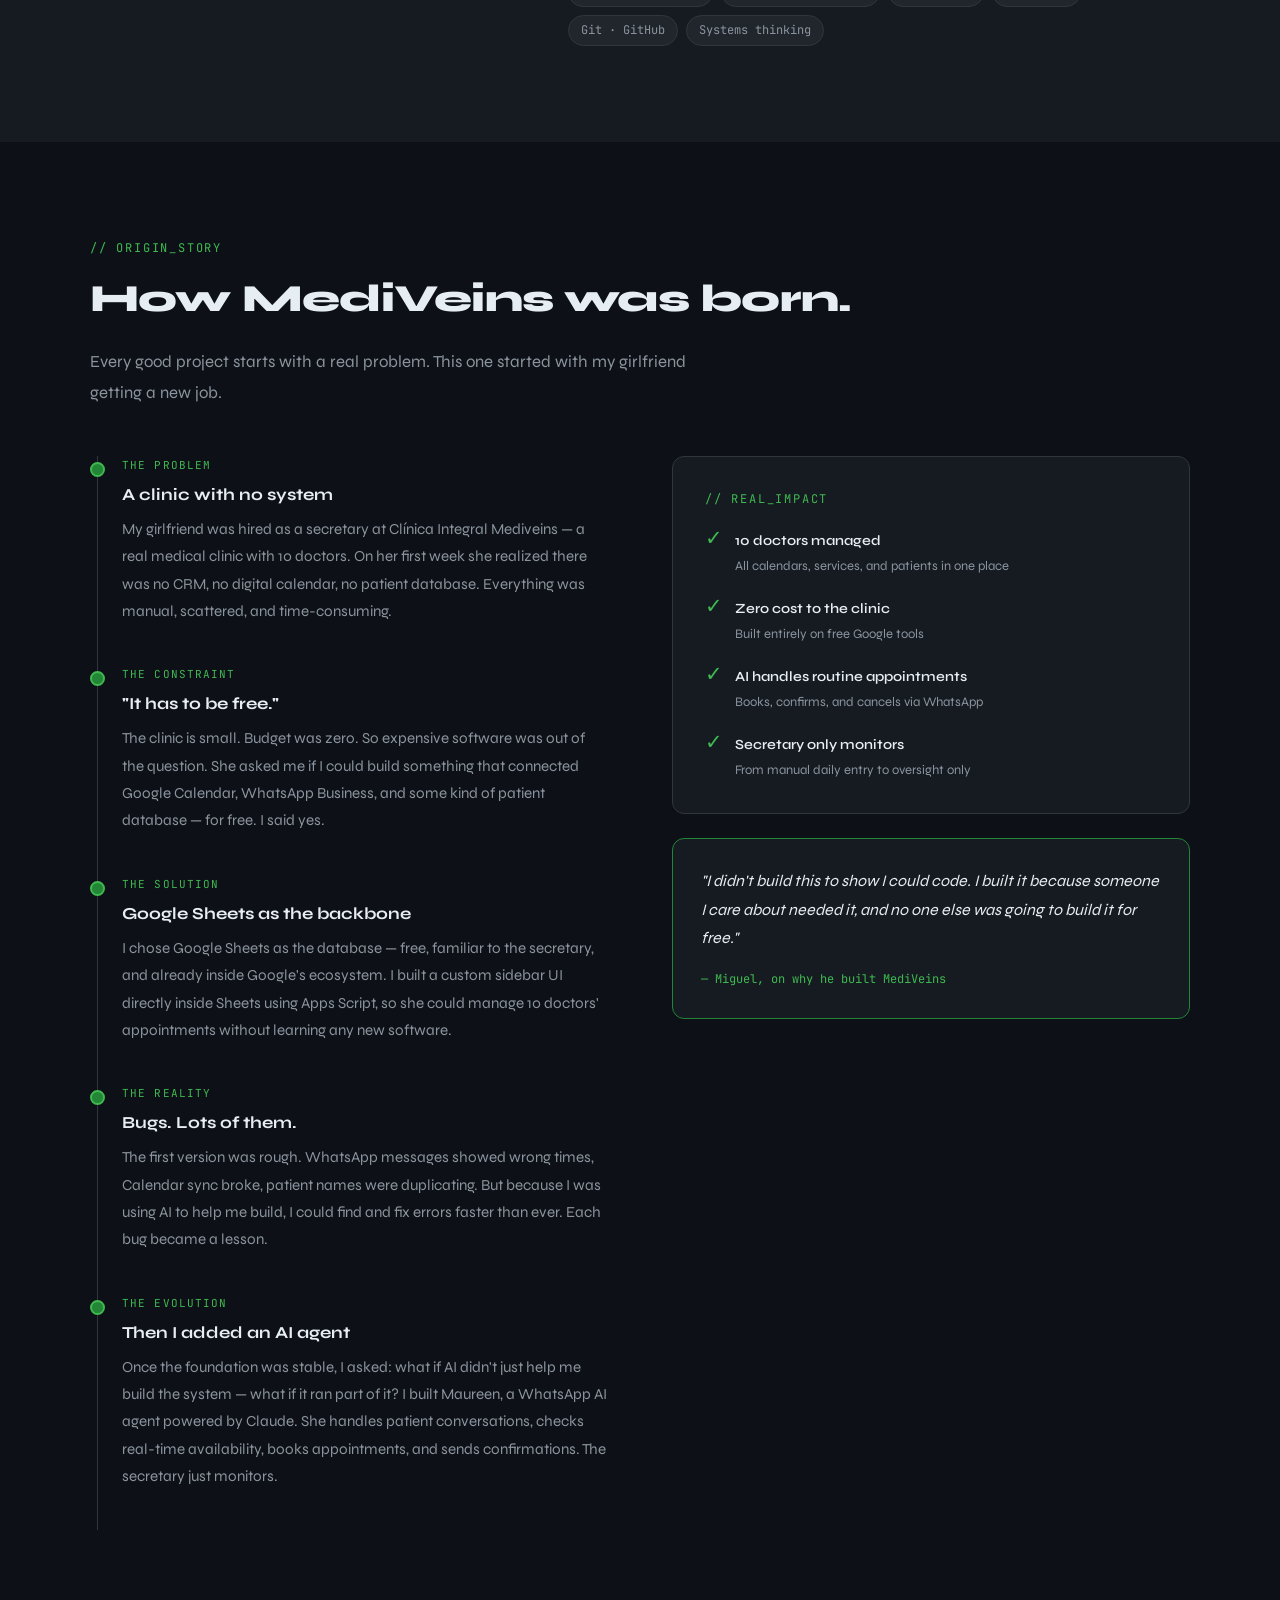
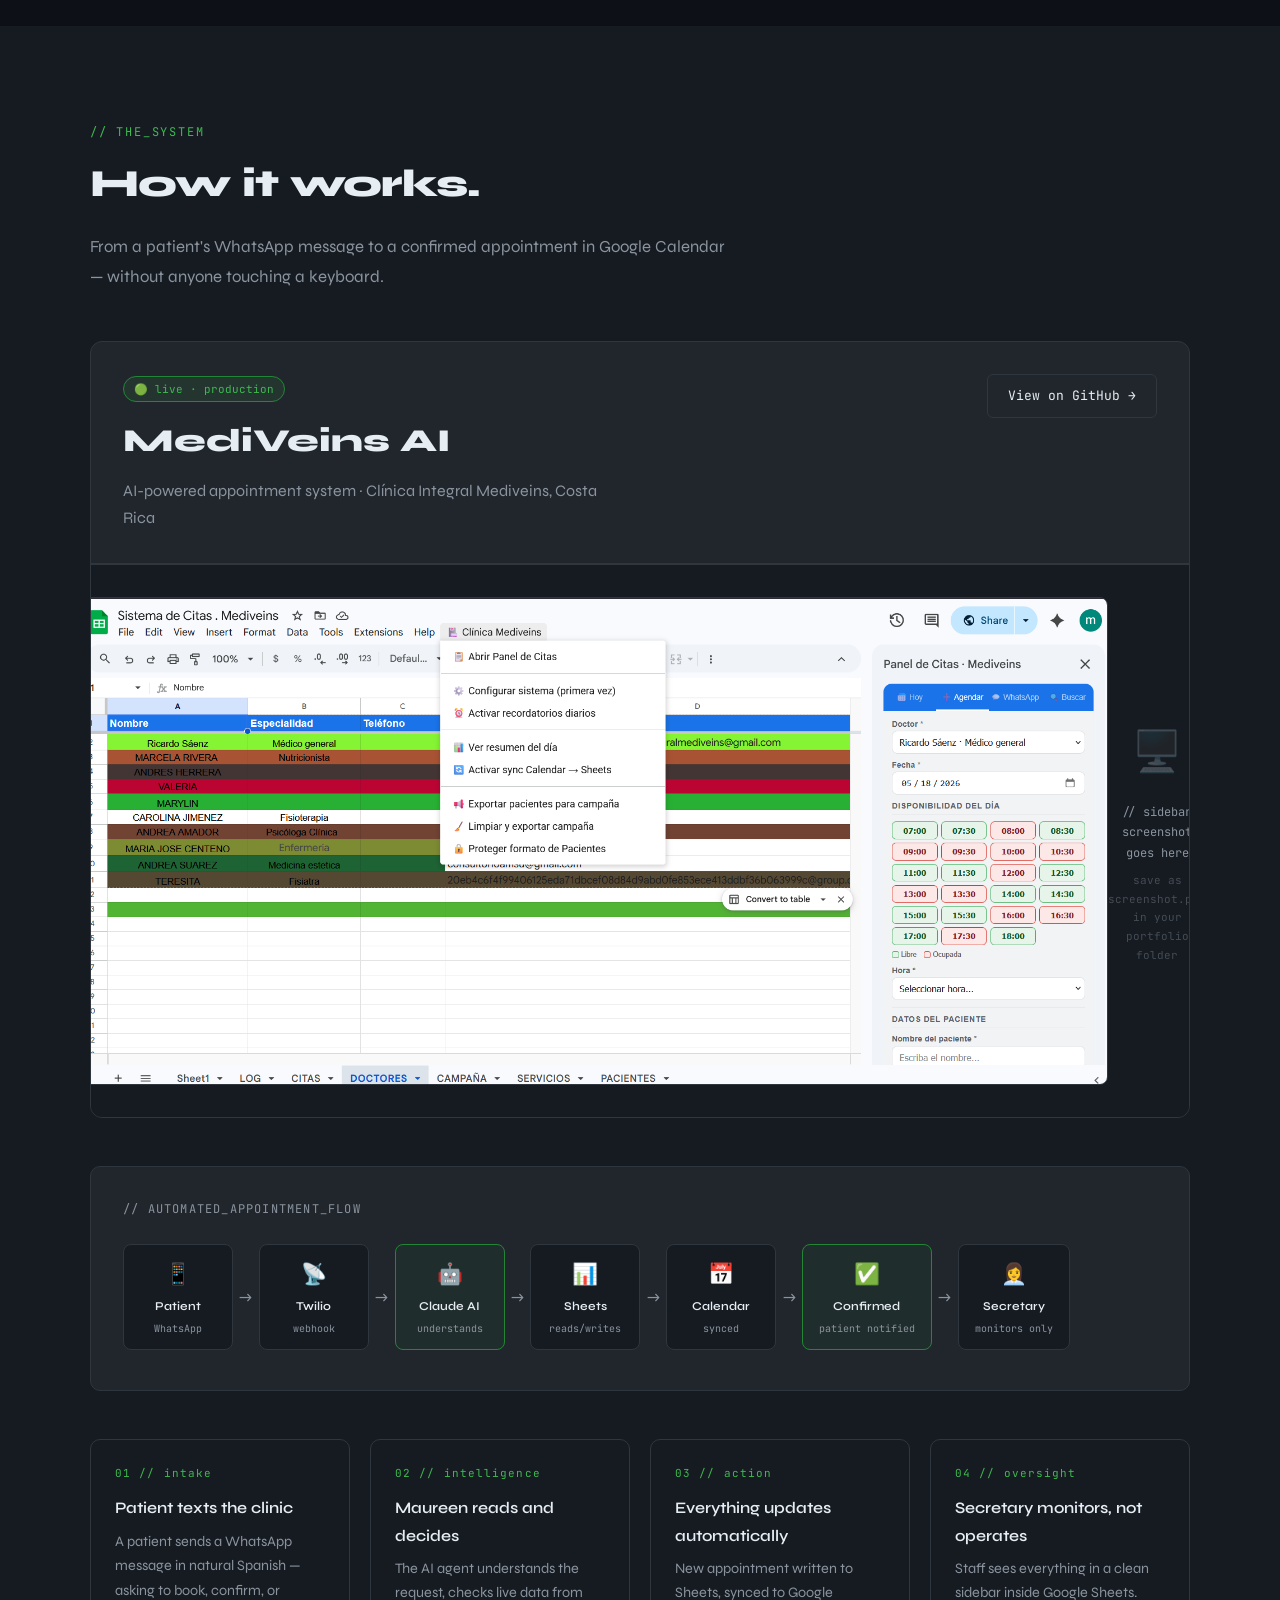
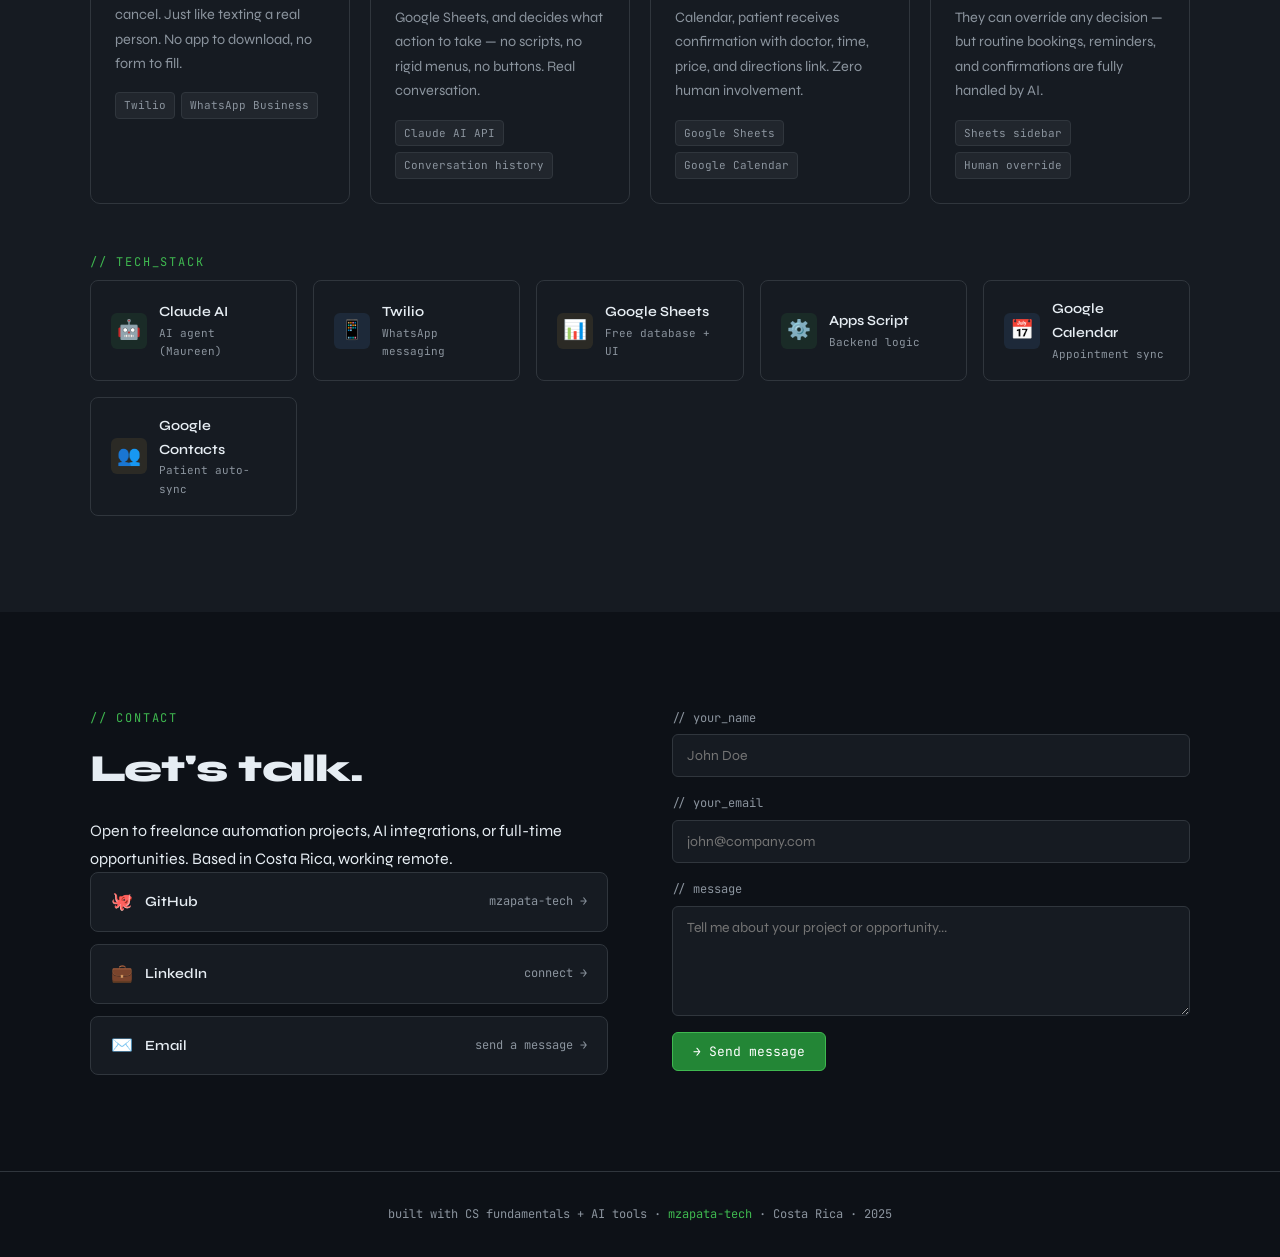
==== commit 04e41a2c: "Fix input padding" ====
--- a/index.html
+++ b/index.html
@@ -139,7 +139,7 @@
   .contact-form { display:flex; flex-direction:column; gap:1rem; }
   .form-group { display:flex; flex-direction:column; gap:0.4rem; }
   .form-group label { font-family:var(--mono); font-size:12px; color:var(--muted); }
-  .form-group input, .form-group textarea { background:var(--bg2); border:1px solid var(--border); border-radius:6px; padding:10px 14px; color:var(--text); font-family:var(--sans); font-size:14px; outline:none; transition:border-color 0.2s; }
+  .form-group input, .form-group textarea { background:var(--bg2); border:1px solid var(--border); border-radius:6px; padding:12px 14px; color:var(--text); font-family:var(--sans); font-size:14px; outline:none; transition:border-color 0.2s; }
   .form-group input:focus, .form-group textarea:focus { border-color:var(--green); }
   .form-group textarea { resize:vertical; min-height:110px; }
 
@@ -428,10 +428,10 @@
           <a href="https://github.com/mzapata-tech" target="_blank" class="contact-link">
             <span class="cl-icon">🐙</span><span class="cl-label">GitHub</span><span class="cl-sub">mzapata-tech →</span>
           </a>
-          <a href="https://www.linkedin.com/in/https://www.linkedin.com/in/miguel-angel-zapata-s%C3%A1nchez-700801200/" target="_blank" class="contact-link">
+          <a href="https://www.linkedin.com/in/miguel-angel-zapata-s%C3%A1nchez-700801200/" target="_blank" class="contact-link">
             <span class="cl-icon">💼</span><span class="cl-label">LinkedIn</span><span class="cl-sub">connect →</span>
           </a>
-          <a href="mailto:clinicaintegralmediveins@gmail.com" class="contact-link">
+          <a href="mailto:miguelzapatauh@gmail.com" class="contact-link">
             <span class="cl-icon">✉️</span><span class="cl-label">Email</span><span class="cl-sub">send a message →</span>
           </a>
         </div>
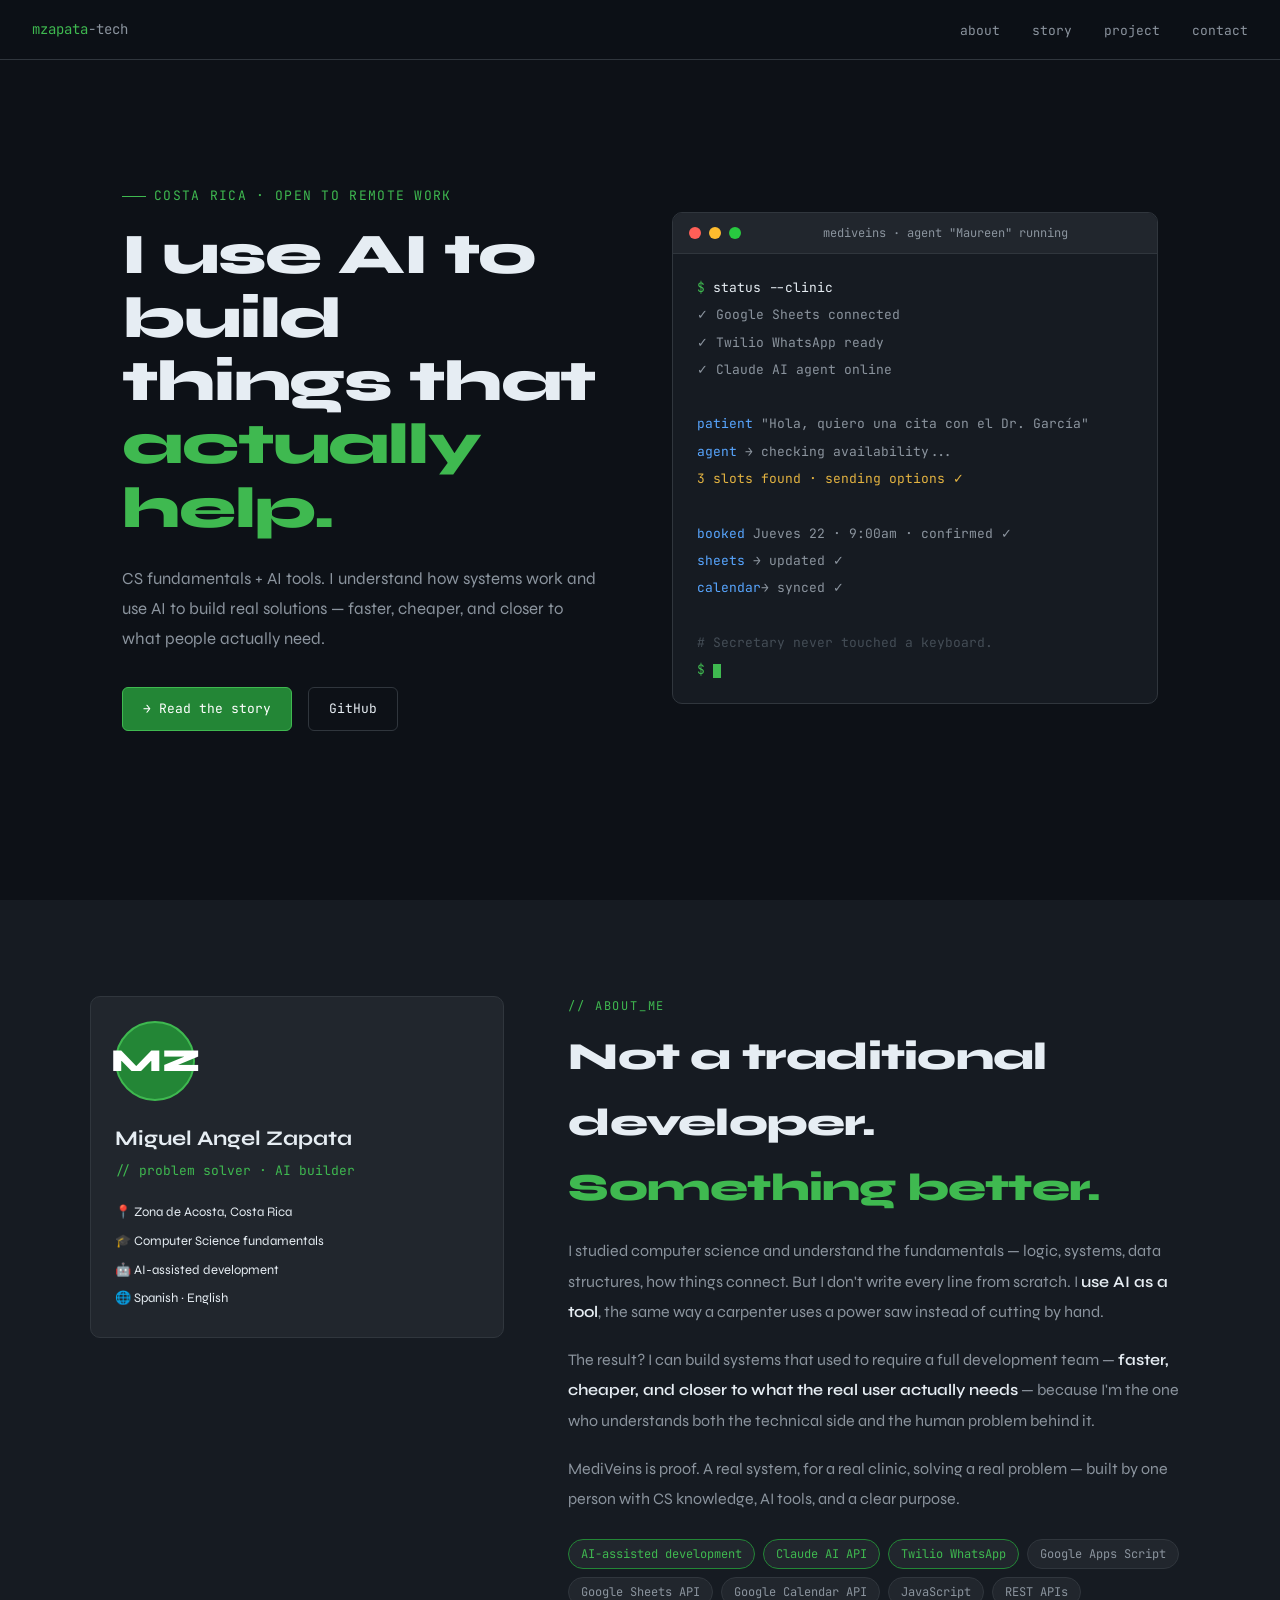
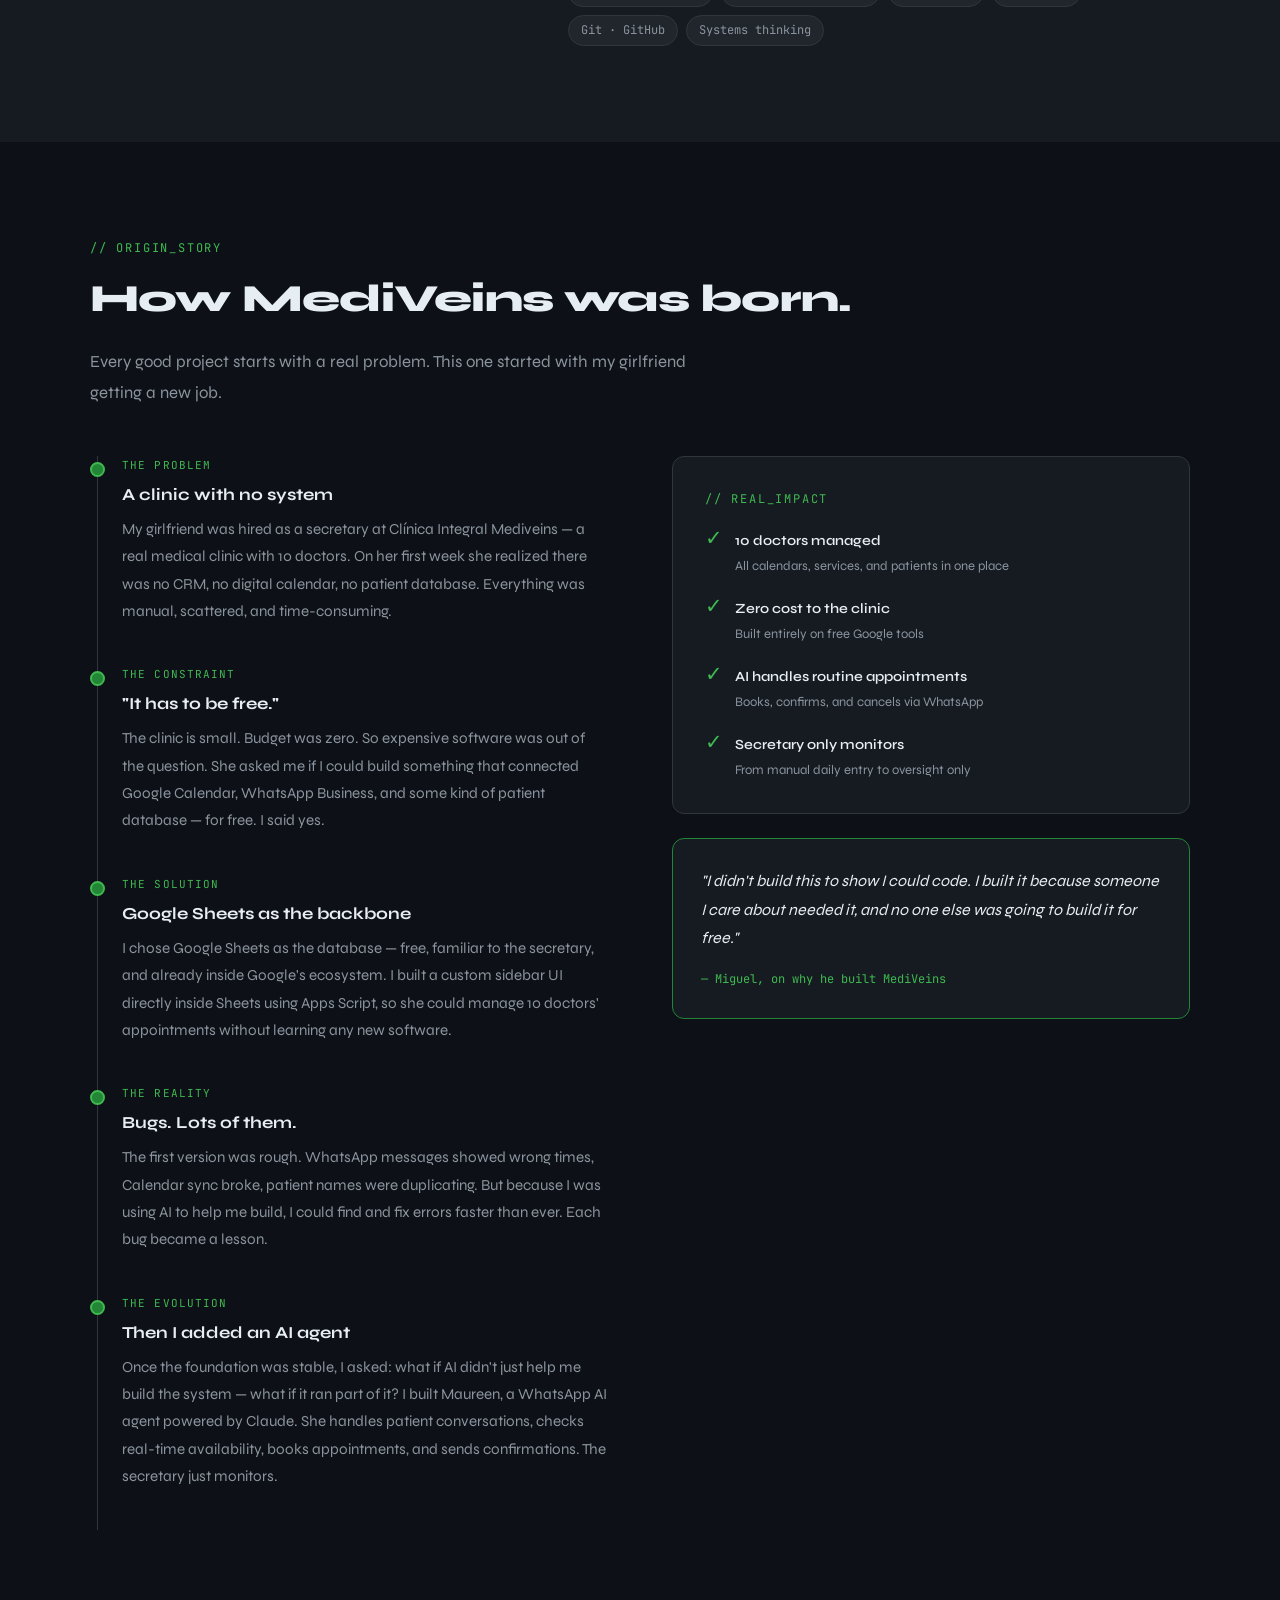
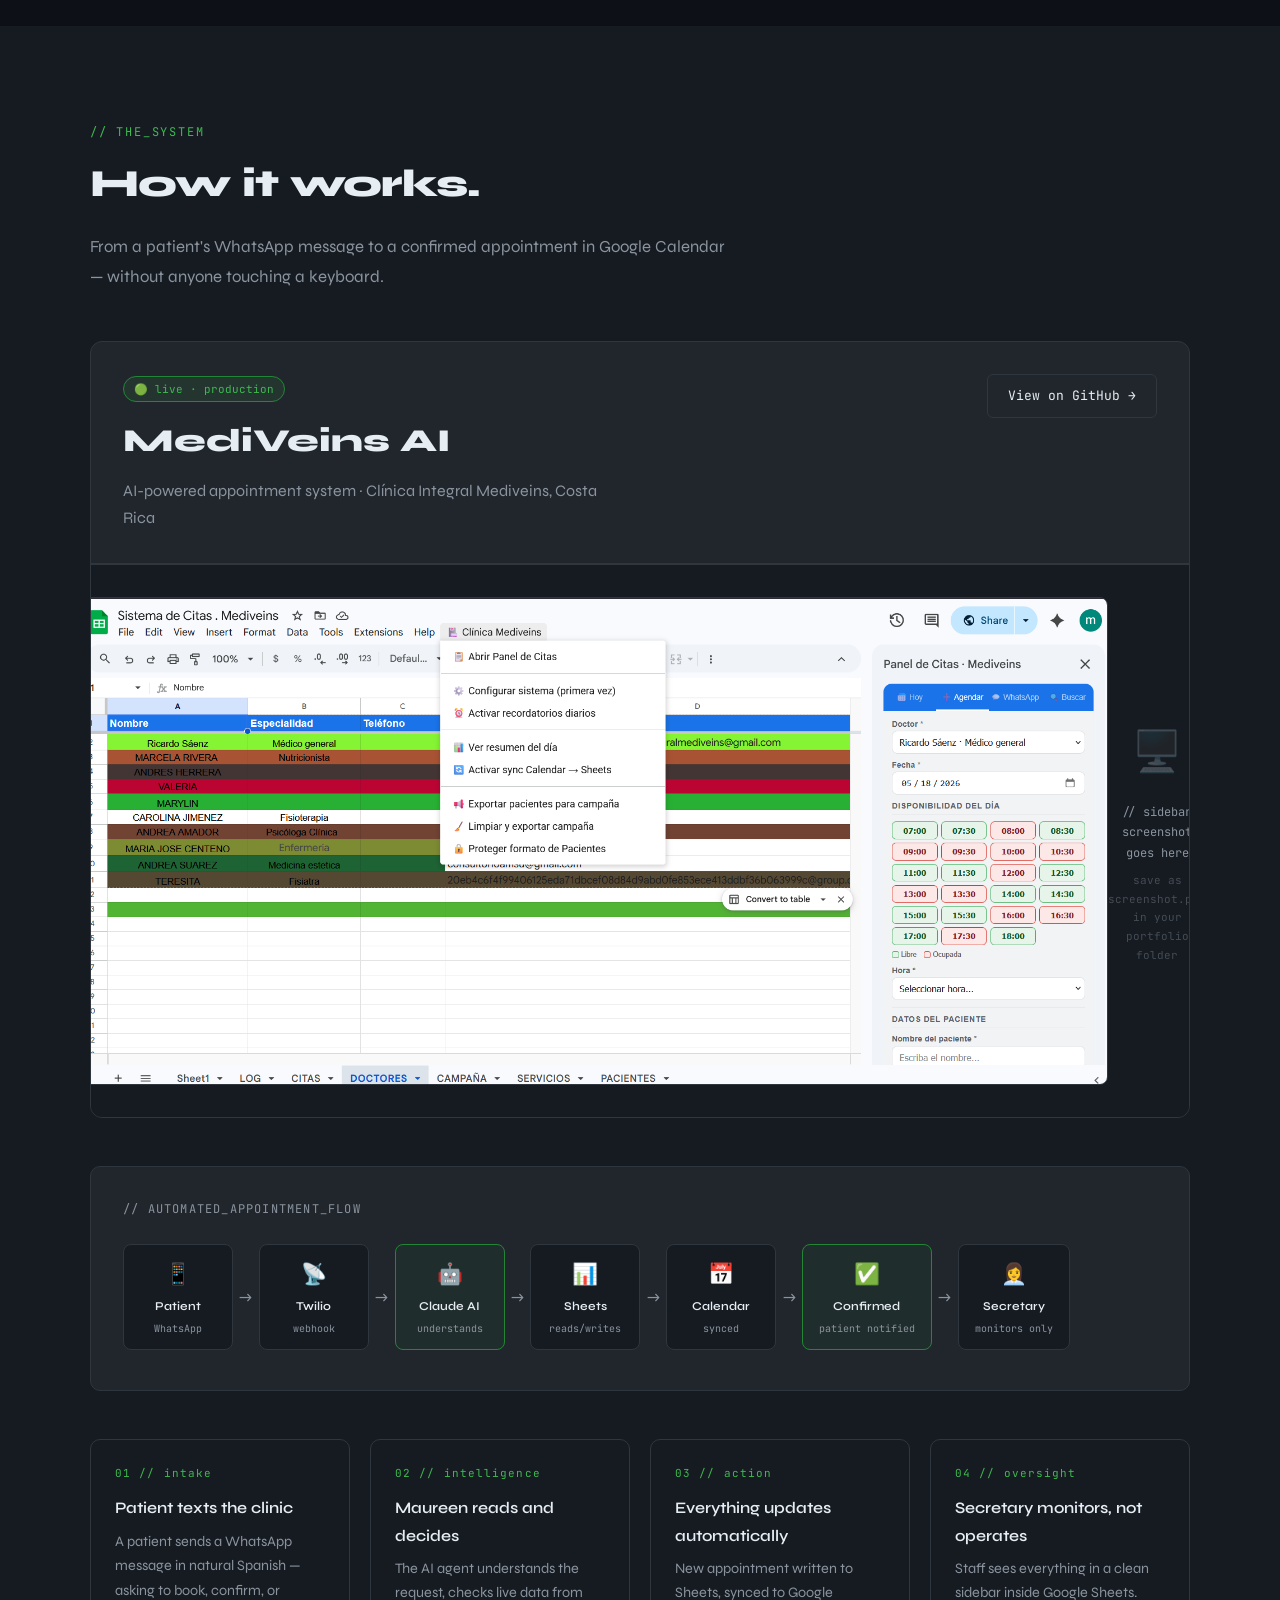
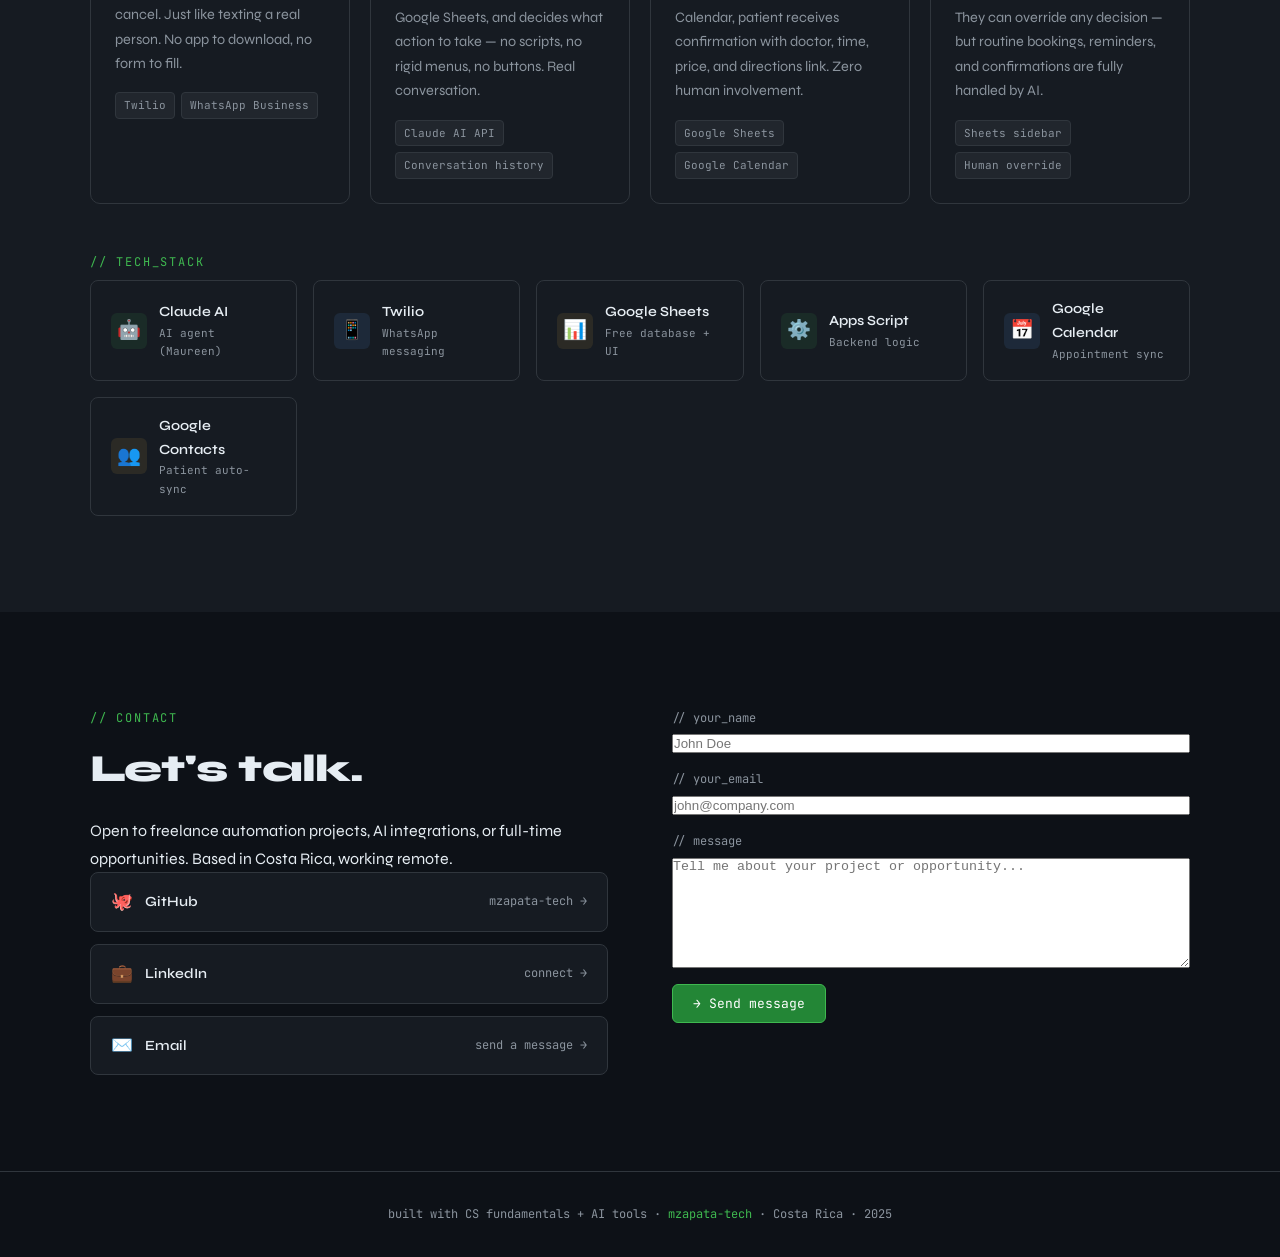
==== commit e7881347: "fix letters clipping and adding form" ====
--- a/index.html
+++ b/index.html
@@ -139,7 +139,8 @@
   .contact-form { display:flex; flex-direction:column; gap:1rem; }
   .form-group { display:flex; flex-direction:column; gap:0.4rem; }
   .form-group label { font-family:var(--mono); font-size:12px; color:var(--muted); }
-  .form-group input, .form-group textarea { background:var(--bg2); border:1px solid var(--border); border-radius:6px; padding:12px 14px; color:var(--text); font-family:var(--sans); font-size:14px; outline:none; transition:border-color 0.2s; }
+  
+   color:var(--text); font-family:var(--sans); font-size:14px; outline:none; transition:border-color 0.2s; }
   .form-group input:focus, .form-group textarea:focus { border-color:var(--green); }
   .form-group textarea { resize:vertical; min-height:110px; }
 
@@ -437,12 +438,12 @@
         </div>
       </div>
       <div class="fade-up" style="transition-delay:0.15s">
-        <div class="contact-form">
-          <div class="form-group"><label>// your_name</label><input type="text" placeholder="John Doe"></div>
-          <div class="form-group"><label>// your_email</label><input type="email" placeholder="john@company.com"></div>
-          <div class="form-group"><label>// message</label><textarea placeholder="Tell me about your project or opportunity..."></textarea></div>
-          <button class="btn btn-primary" style="align-self:flex-start">→ Send message</button>
-        </div>
+        <form class="contact-form" action="https://formspree.io/f/xredgkdl" method="POST">
+          <div class="form-group"><label>// your_name</label><input type="text" name="name" placeholder="John Doe"></div>
+          <div class="form-group"><label>// your_email</label><input type="email" name="email" placeholder="john@company.com"></div>
+          <div class="form-group"><label>// message</label><textarea name="message" placeholder="Tell me about your project or opportunity..."></textarea></div>
+          <button type="submit" class="btn btn-primary" style="align-self:flex-start">→ Send message</button>
+        </form>
       </div>
     </div>
   </div>
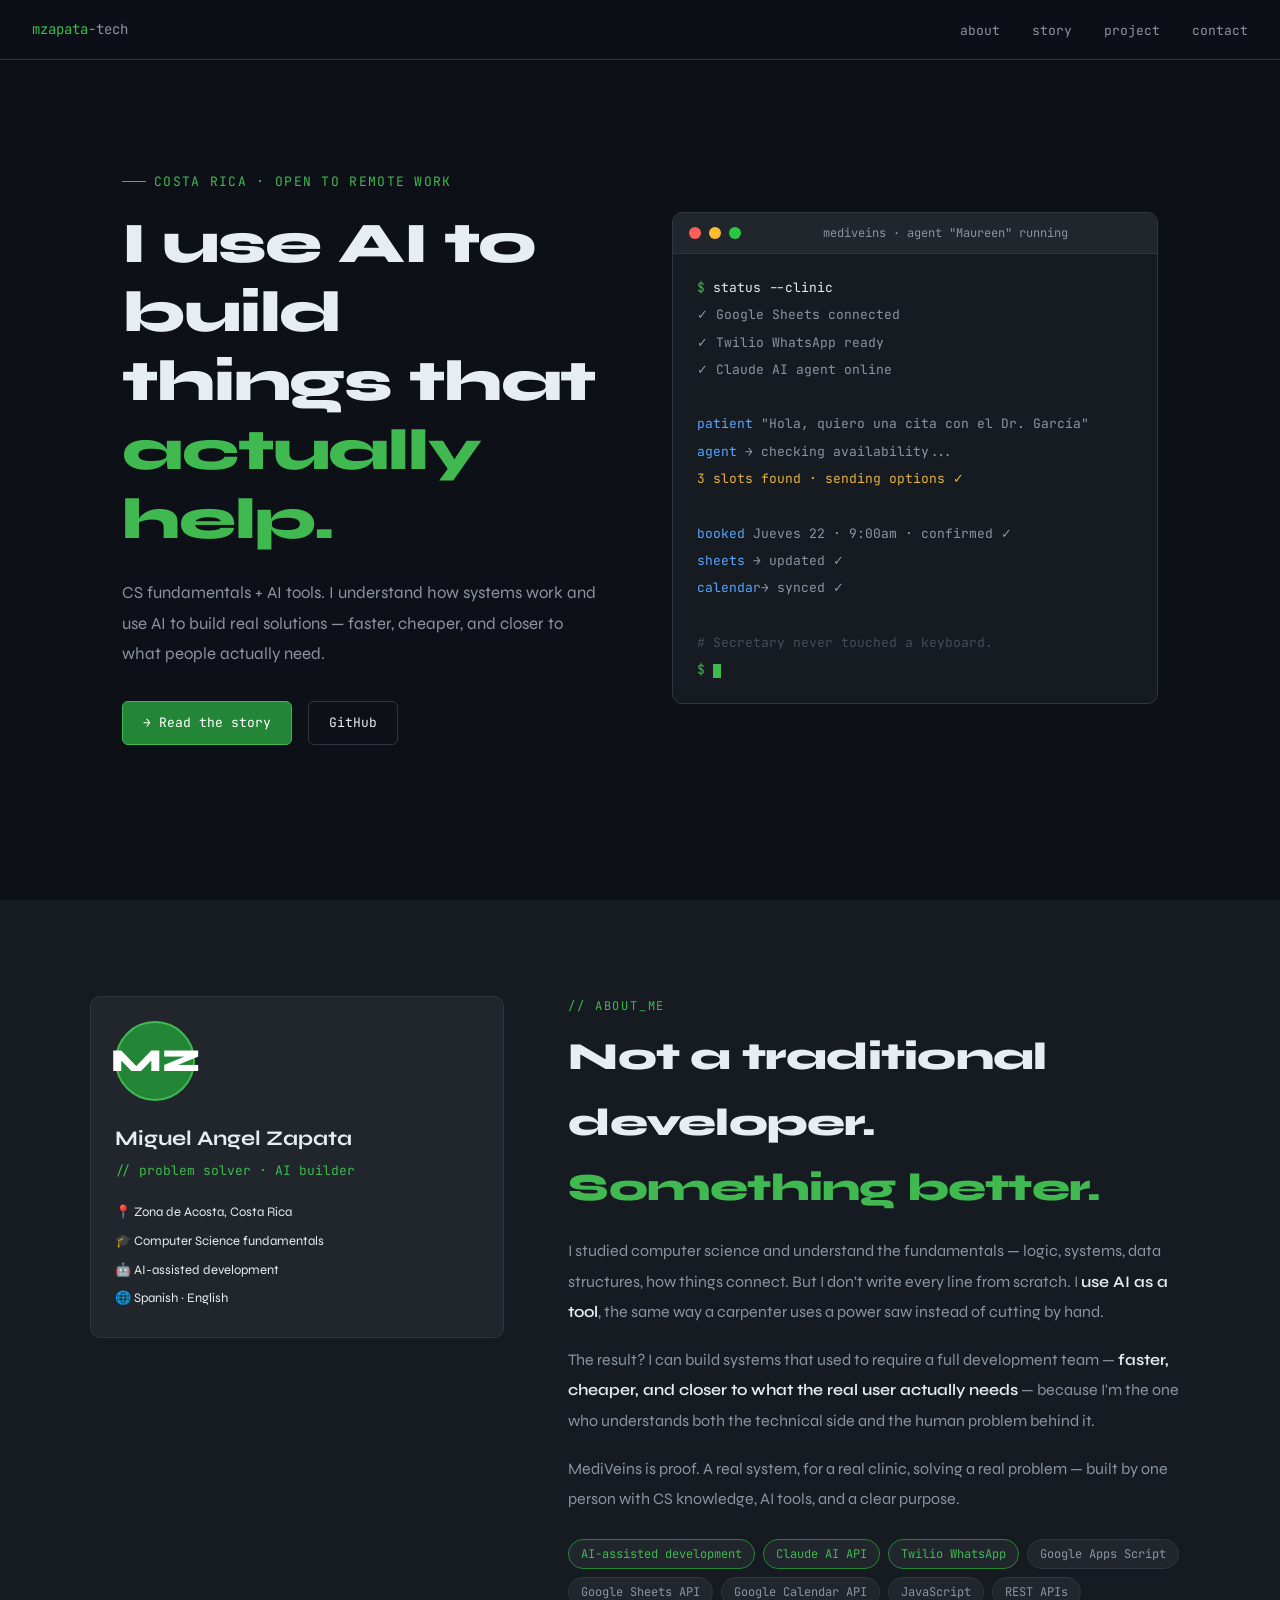
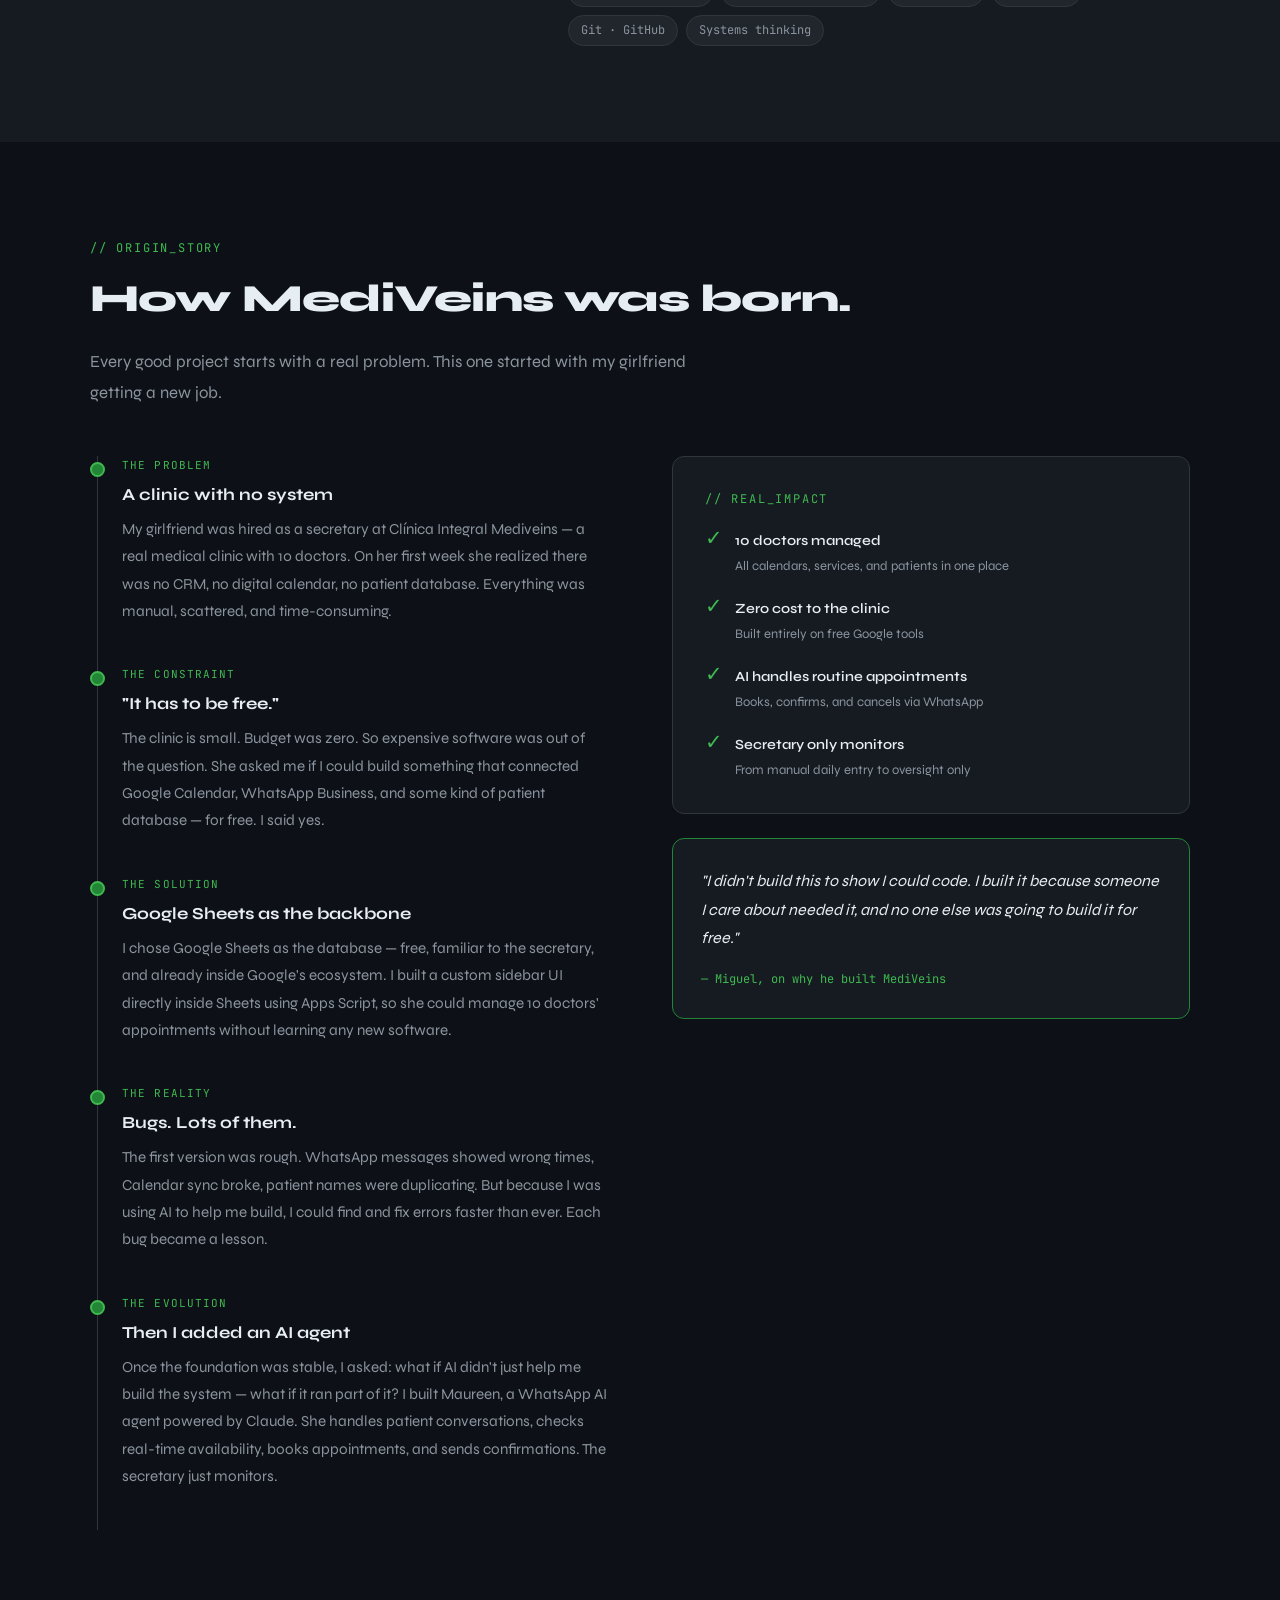
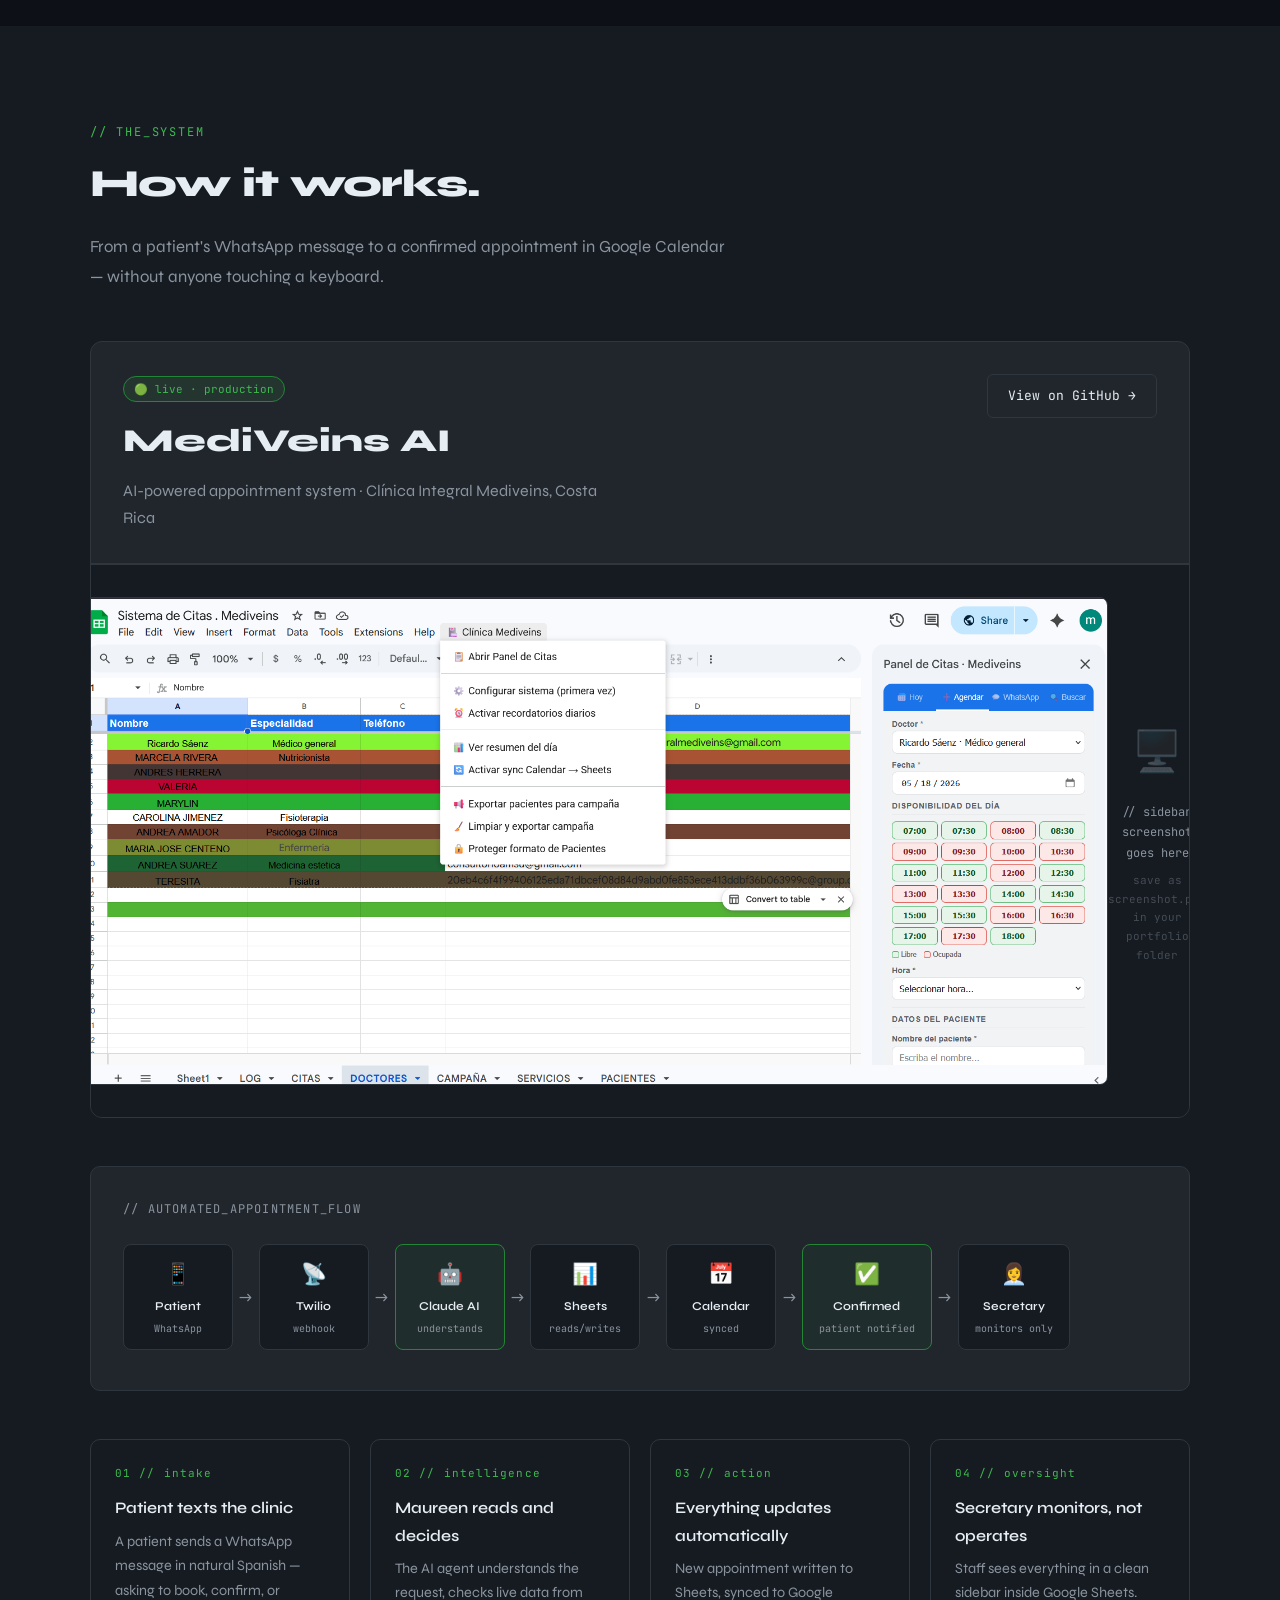
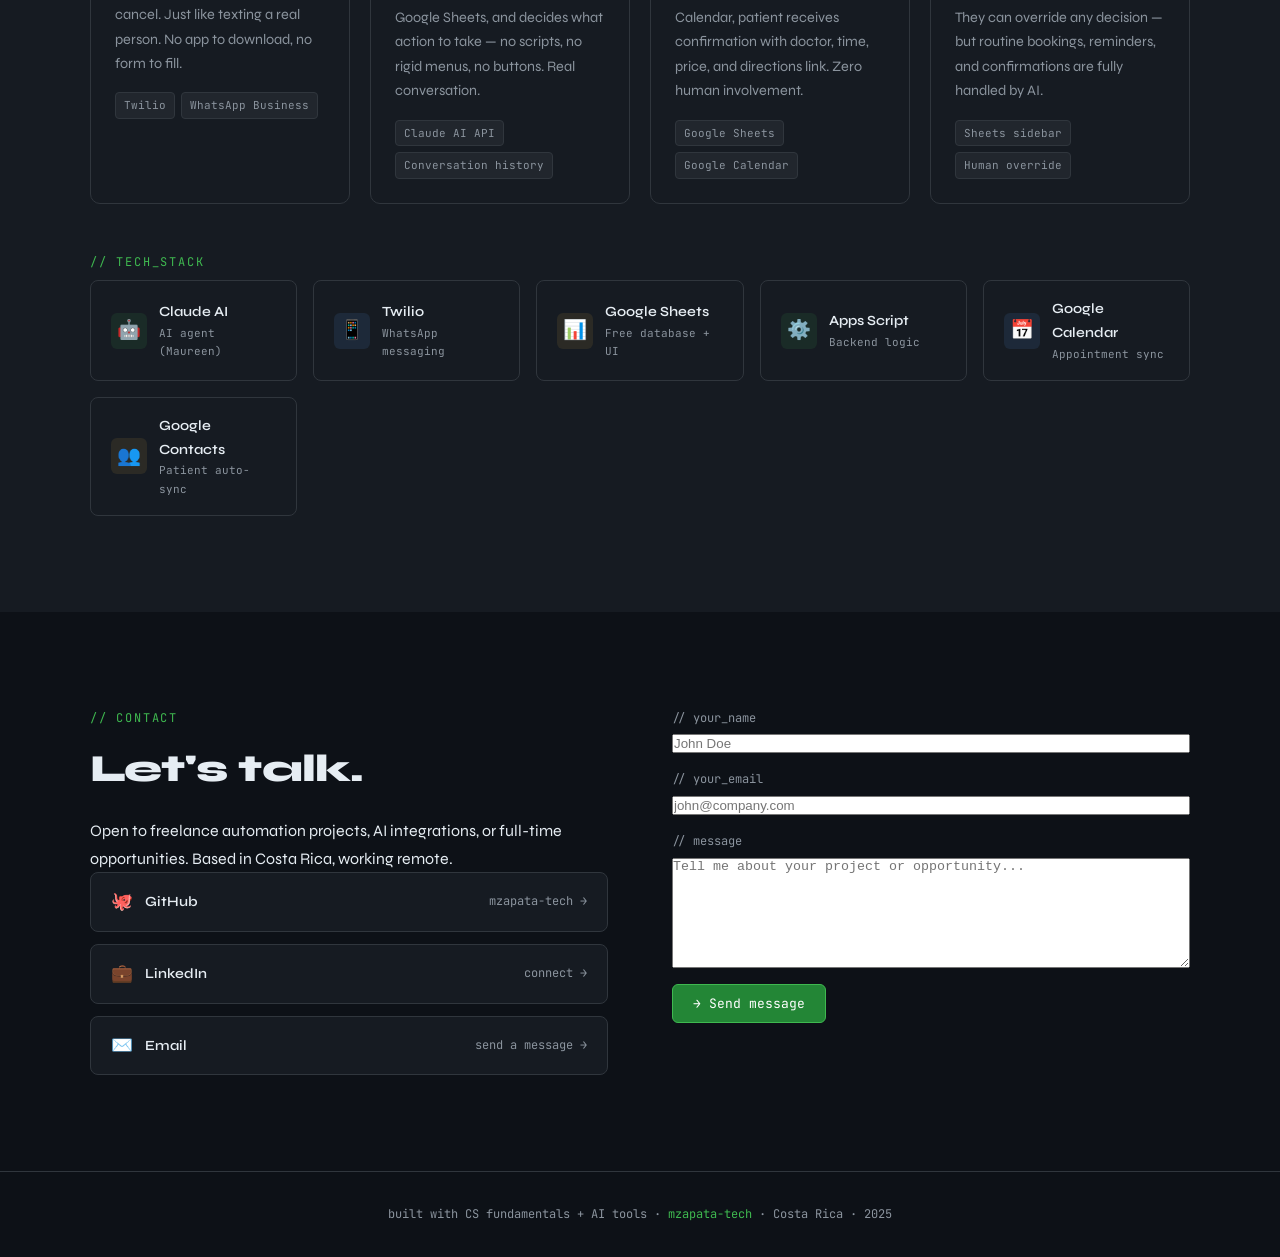
==== commit 66db75e0: "Fix heading line height clipping" ====
--- a/index.html
+++ b/index.html
@@ -27,7 +27,7 @@
   .hero-grid { display:grid; grid-template-columns:1fr 1fr; gap:4rem; align-items:center; width:100%; }
   .hero-tag { font-family:var(--mono); font-size:13px; color:var(--green); letter-spacing:0.1em; text-transform:uppercase; margin-bottom:1rem; display:flex; align-items:center; gap:8px; }
   .hero-tag::before { content:''; display:inline-block; width:24px; height:1px; background:var(--green); }
-  h1 { font-size:clamp(2.2rem,4.5vw,3.8rem); font-weight:800; line-height:1.1; letter-spacing:-0.02em; margin-bottom:1.5rem; }
+  h1 { font-size:clamp(2.2rem,4.5vw,3.8rem); font-weight:800; line-height:1.2; letter-spacing:-0.02em; margin-bottom:1.5rem; }
   h1 .accent { color:var(--green); }
   .hero-desc { font-size:1.05rem; color:var(--muted); margin-bottom:2rem; max-width:480px; line-height:1.8; }
   .hero-btns { display:flex; gap:1rem; flex-wrap:wrap; }
